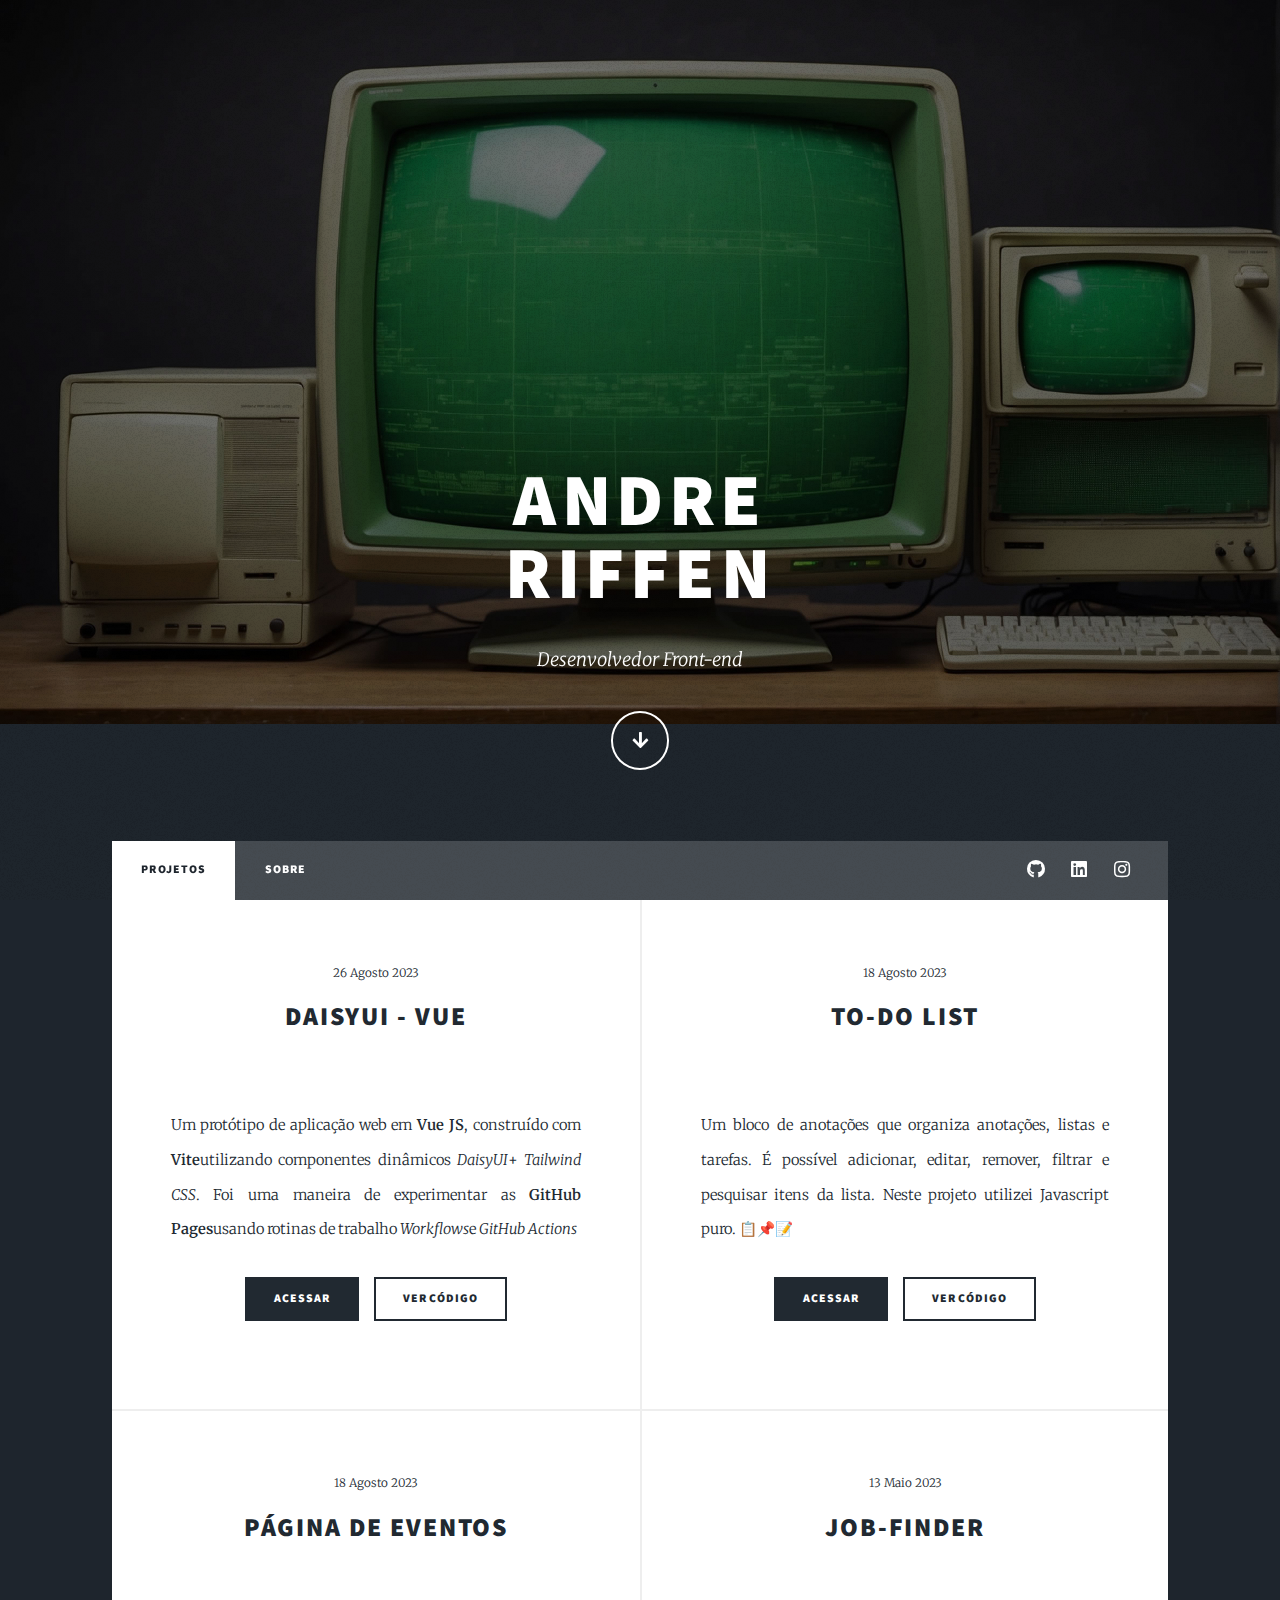
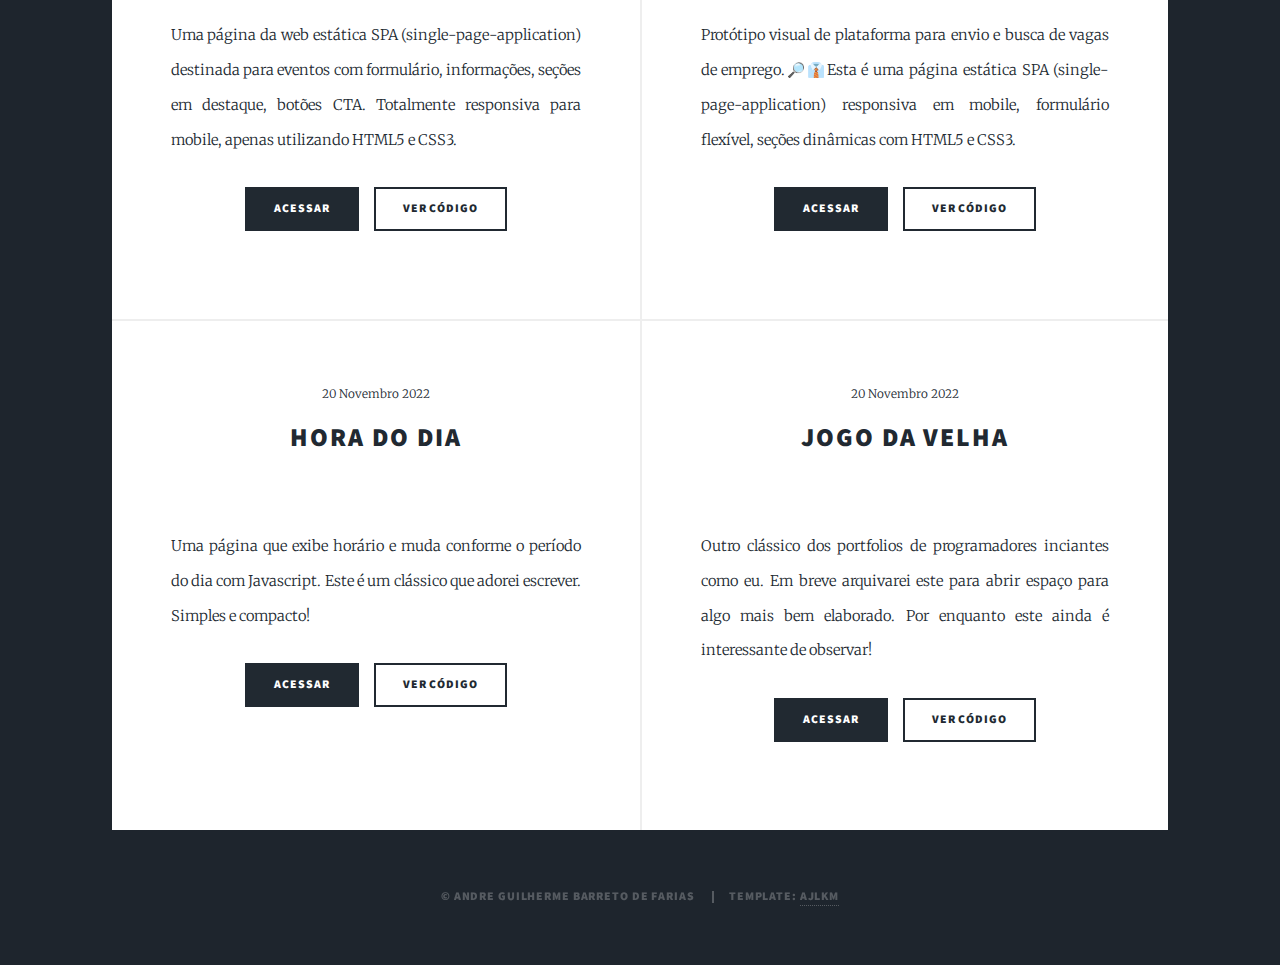
==== index.html @ a6f7c2d5 "Commit" ====
<!DOCTYPE HTML>
<html lang="pt">
	<head>
		<title>Andre Riffen - Projetos</title>
		<meta charset="utf-8">
		<meta name="viewport" content="width=device-width,initial-scale=1,user-scalable=no">
		<link rel="stylesheet" href="assets/css/main.css">
		<noscript>
			<link rel="stylesheet" href="assets/css/noscript.css">
		</noscript>
	</head>
	<body class="is-preload">
		<div id="wrapper" class="fade-in">
			<div id="intro">
				<h1>Andre <br>Riffen </h1>
				<p>Desenvolvedor Front-end</p>
				<ul class="actions">
					<li>
						<a href="#header" class="button icon solid solo fa-arrow-down scrolly">Continuar</a>
					</li>
				</ul>
			</div>
			<header id="header">
				<a href="index.html" class="logo">Portfolio Profissional</a>
			</header>
			<nav id="nav">
				<ul class="links">
					<li class="active">
						<a href="index.html#header">Projetos</a>
					</li>
					<li>
						<a href="sobre.html">Sobre</a>
					</li>
				</ul>
				<ul class="icons">
					<li>
						<a href="https://github.com/andreriffen" class="icon brands fa-github" target="_blank">
							<span class="label">GitHub</span>
						</a>
					</li>
					<li>
						<a href="https://www.linkedin.com/in/andre-gbf/" class="icon brands fa-linkedin" target="_blank">
							<span class="label">LinkedIn</span>
						</a>
					</li>
					<li>
						<a href="https://instagram.com/andreriffen" class="icon brands fa-instagram" target="_blank">
							<span class="label">Instagram</span>
						</a>
					</li>
				</ul>
			</nav>
			<div id="main">
				<section class="posts">
					<article>
						<header>
							<span class="date">26 Agosto 2023</span>
							<h2>
								<a>DaisyUi - Vue
							</h2>
						</header>
						<a class="image fit">
							<img src="https://github.com/andreriffen/daisy-vue/raw/dd8affe9c5634e9aebc9cf215b5d992c5c26f913/assets/preview.jpg" alt="">
						</a>
						<p>Um protótipo de aplicação web em <b>Vue JS</b>, construído com <b>Vite</b>utilizando componentes dinâmicos <i>DaisyUI</i>+ <i>Tailwind CSS</i>. Foi uma maneira de experimentar as <b>GitHub Pages</b>usando rotinas de trabalho <i>Workflows</i>e <i>GitHub Actions</i>
						</p>
						<ul class="actions special">
							<ul class="actions">
								<br>
								<li>
									<a href="https://andreriffen.github.io/daisy-vue/" class="button primary">Acessar</a>
								</li>
								<li>
									<a href="https://github.com/andreriffen/daisy-vue" class="button">Ver código</a>
								</li>
							</ul>
						</ul>
					</article>
					<article>
						<header>
							<span class="date">18 Agosto 2023</span>
							<h2>
								<a>To-Do List <br>
								</a>
							</h2>
						</header>
						<a class="image fit">
							<img src="https://github.com/andreriffen/to-do-avancado/raw/9c0cf370677208e821286820158457e7211ad2e9/preview.jpg" alt="">
						</a>
						<p>Um bloco de anotações que organiza anotações, listas e tarefas. É possível adicionar, editar, remover, filtrar e pesquisar itens da lista. Neste projeto utilizei Javascript puro. 📋📌📝</p>
						<ul class="actions special">
							<ul class="actions">
								<br>
								<li>
									<a href="https://andreriffen.github.io/to-do-avancado/" class="button primary">Acessar</a>
								</li>
								<li>
									<a href="https://github.com/andreriffen/to-do-avancado" class="button">Ver código</a>
								</li>
							</ul>
						</ul>
					</article>
					<article>
						<header>
							<span class="date">18 Agosto 2023</span>
							<h2>
								<a>Página de eventos</a>
							</h2>
						</header>
						<a class="image fit">
							<img src="https://github.com/andreriffen/evento-spa/raw/9795f7f935531be4ea669d98ea4d7e3ca5b2ab0f/preview.jpg" alt="">
						</a>
						<p>Uma página da web estática SPA (single-page-application) destinada para eventos com formulário, informações, seções em destaque, botões CTA. Totalmente responsiva para mobile, apenas utilizando HTML5 e CSS3.</p>
						<ul class="actions special">
							<ul class="actions">
								<br>
								<li>
									<a href="https://andreriffen.github.io/evento-spa/" class="button primary">Acessar</a>
								</li>
								<li>
									<a href="https://github.com/andreriffen/evento-spa" class="button">Ver código</a>
								</li>
							</ul>
						</ul>
					</article>
					<article>
						<header>
							<span class="date">13 Maio 2023</span>
							<h2>
								<a>Job-finder <br>
								</a>
							</h2>
						</header>
						<a class="image fit">
							<img src="https://raw.githubusercontent.com/andreriffen/job-finder/c4d0f1e741d2bc4650d63fc0807f639b7f0ef7e2/img/preview.jpg" alt="">
						</a>
						<p>Protótipo visual de plataforma para envio e busca de vagas de emprego.🔎👔Esta é uma página estática SPA (single-page-application) responsiva em mobile, formulário flexível, seções dinâmicas com HTML5 e CSS3.</p>
						<ul class="actions special">
							<ul class="actions">
								<br>
								<li>
									<a href="https://andreriffen.github.io/job-finder/" class="button primary">Acessar</a>
								</li>
								<li>
									<a href="https://github.com/andreriffen/job-finder" class="button">Ver código</a>
								</li>
							</ul>
						</ul>
					</article>
					<article>
						<header>
							<span class="date">20 Novembro 2022</span>
							<h2>
								<a>Hora do Dia <br>
								</a>
							</h2>
						</header>
						<a class="image fit">
							<img src="https://github.com/andreriffen/hora-do-dia/raw/713ba9e2c9a89505346721c136a956b7c5639228/img/preview.jpg" alt="">
						</a>
						<p>Uma página que exibe horário e muda conforme o período do dia com Javascript. Este é um clássico que adorei escrever. Simples e compacto!</p>
						<ul class="actions special">
							<ul class="actions">
								<br>
								<li>
									<a href="https://andreriffen.github.io/hora-do-dia/" class="button primary">Acessar</a>
								</li>
								<li>
									<a href="https://github.com/andreriffen/hora-do-dia" class="button">Ver código</a>
								</li>
							</ul>
						</ul>
					</article>
					<article>
						<header>
							<span class="date">20 Novembro 2022</span>
							<h2>
								<a>Jogo da Velha <br>
								</a>
							</h2>
						</header>
						<a class="image fit">
							<img src="https://github.com/andreriffen/jogo-da-velha/raw/e8697662f522db956a6eb39e2bd4ffe4c4f06322/preview.jpg" alt="">
						</a>
						<p>Outro clássico dos portfolios de programadores inciantes como eu. Em breve arquivarei este para abrir espaço para algo mais bem elaborado. Por enquanto este ainda é interessante de observar!</p>
						<ul class="actions special">
							<ul class="actions">
								<br>
								<li>
									<a href="https://andreriffen.github.io/jogo-da-velha/" class="button primary">Acessar</a>
								</li>
								<li>
									<a href="https://github.com/andreriffen/jogo-da-velha" class="button">Ver código</a>
								</li>
							</ul>
						</ul>
					</article>
				</section>
			</div>
			<div id="copyright">
				<ul>
					<li>&copy; Andre Guilherme Barreto de Farias</li>
					<li>Template: <a href="https://aj.lkn.io/" target="_blank">Ajlkm</a>
					</li>
				</ul>
			</div>
		</div>
		<script src="assets/js/jquery.min.js"></script>
		<script src="assets/js/jquery.scrollex.min.js"></script>
		<script src="assets/js/jquery.scrolly.min.js"></script>
		<script src="assets/js/browser.min.js"></script>
		<script src="assets/js/breakpoints.min.js"></script>
		<script src="assets/js/util.js"></script>
		<script src="assets/js/main.js"></script>
	</body>
</html>
---- assets/css/main.css ----
@import url(fontawesome-all.min.css);
@import url("https://fonts.googleapis.com/css?family=Merriweather:300,700,300italic,700italic|Source+Sans+Pro:900");

html, body, div, span, applet, object,
iframe, h1, h2, h3, h4, h5, h6, p, blockquote,
pre, a, abbr, acronym, address, big, cite,
code, del, dfn, em, img, ins, kbd, q, s, samp,
small, strike, strong, sub, sup, tt, var, b,
u, i, center, dl, dt, dd, ol, ul, li, fieldset,
form, label, legend, table, caption, tbody,
tfoot, thead, tr, th, td, article, aside,
canvas, details, embed, figure, figcaption,
footer, header, hgroup, menu, nav, output, ruby,
section, summary, time, mark, audio, video {
	margin: 0;
	padding: 0;
	border: 0;
	font-size: 100%;
	font: inherit;
	vertical-align: baseline;}

article, aside, details, figcaption, figure,
footer, header, hgroup, menu, nav, section {
	display: block;}

body {
	line-height: 1;
}

ol, ul {
	list-style: none;
}

blockquote, q {
	quotes: none;
}

	blockquote:before, blockquote:after, q:before, q:after {
		content: '';
		content: none;
	}

table {
	border-collapse: collapse;
	border-spacing: 0;
}

body {
	-webkit-text-size-adjust: none;
}

mark {
	background-color: transparent;
	color: inherit;
}

input::-moz-focus-inner {
	border: 0;
	padding: 0;
}

input, select, textarea {
	-moz-appearance: none;
	-webkit-appearance: none;
	-ms-appearance: none;
	appearance: none;
}

/* Basic */

	@-ms-viewport {
		width: device-width;
	}

	body {
		-ms-overflow-style: scrollbar;
	}

	@media screen and (max-width: 480px) {

		html, body {
			min-width: 320px;
		}

	}

	html {
		box-sizing: border-box;
	}

	*, *:before, *:after {
		box-sizing: inherit;
	}

	body {
		background-color: #1e252d;
	}

		body.is-preload *, body.is-preload *:before, body.is-preload *:after {
			-moz-animation: none !important;
			-webkit-animation: none !important;
			-ms-animation: none !important;
			animation: none !important;
			-moz-transition: none !important;
			-webkit-transition: none !important;
			-ms-transition: none !important;
			transition: none !important;
		}

/* Type */

	html {
		font-size: 16pt;
	}

		@media screen and (max-width: 1680px) {

			html {
				font-size: 12pt;
			}

		}

		@media screen and (max-width: 1280px) {

			html {
				font-size: 11pt;
			}

		}

		@media screen and (max-width: 360px) {

			html {
				font-size: 10pt;
			}

		}

	body {
		color: #212931;
	}

	body, input, select, textarea {
		font-family: "Merriweather", Georgia, serif;
		font-weight: 300;
		font-size: 1rem;
		line-height: 2.375;
	}

	a {
		-moz-transition: color 0.2s ease-in-out, background-color 0.2s ease-in-out, border-color 0.2s ease-in-out, box-shadow 0.2s ease-in-out;
		-webkit-transition: color 0.2s ease-in-out, background-color 0.2s ease-in-out, border-color 0.2s ease-in-out, box-shadow 0.2s ease-in-out;
		-ms-transition: color 0.2s ease-in-out, background-color 0.2s ease-in-out, border-color 0.2s ease-in-out, box-shadow 0.2s ease-in-out;
		transition: color 0.2s ease-in-out, background-color 0.2s ease-in-out, border-color 0.2s ease-in-out, box-shadow 0.2s ease-in-out;
		border-bottom: dotted 1px;
		text-decoration: none;
	}

		a:hover {
			border-bottom-color: transparent;
		}

	strong, b {
		font-weight: 600;
	}

	em, i {
		font-style: italic;
	}

	p {
		text-align: justify;
		margin: 0 0 2rem 0;
	}

	h1, h2, h3, h4, h5, h6 {
		font-family: "Source Sans Pro", Helvetica, sans-serif;
		font-weight: 900;
		line-height: 1.5;
		letter-spacing: 0.075em;
		text-transform: uppercase;
		margin: 0 0 1rem 0;
	}

		h1 a, h2 a, h3 a, h4 a, h5 a, h6 a {
			border-bottom: 0;
			color: inherit;
			text-decoration: none;
		}

	h1 {
		font-size: 4rem;
		line-height: 1.1;
		margin: 0 0 2rem 0;
	}

	h2 {
		font-size: 1.75rem;
		line-height: 1.3;
		margin: 0 0 1.5rem 0;
	}

	h3 {
		font-size: 1.25rem;
		margin: 0 0 1.5rem 0;
	}

	h4 {
		font-size: 1rem;
	}

	h5 {
		font-size: 0.9rem;
	}

	h6 {
		font-size: 0.8rem;
	}

	sub {
		font-size: 0.8rem;
		position: relative;
		top: 0.5rem;
	}

	sup {
		font-size: 0.8rem;
		position: relative;
		top: -0.5rem;
	}

	blockquote {
		border-left: solid 4px;
		font-style: italic;
		margin: 0 0 2rem 0;
		padding: 0.5rem 0 0.5rem 2rem;
	}

	code {
		border: solid 2px;
		font-family: "Courier New", monospace;
		font-size: 0.9rem;
		margin: 0 0.25rem;
		padding: 0.25rem 0.65rem;
	}

	pre {
		-webkit-overflow-scrolling: touch;
		font-family: "Courier New", monospace;
		font-size: 0.9rem;
		margin: 0 0 2rem 0;
	}

		pre code {
			display: block;
			line-height: 1.75;
			padding: 1rem 1.5rem;
			overflow-x: auto;
		}

	hr {
		border: 0;
		border-bottom: solid 2px;
		margin: 3rem 0;
	}

		hr.major {
			margin: 5rem 0;
		}

	.align-left {
		text-align: left;
	}

	.align-center {
		text-align: center;
	}

	.align-right {
		text-align: right;
	}

	input, select, textarea {
		color: #212931;
	}

	a {
		color: #212931;
		border-bottom-color: rgba(33, 41, 49, 0.5);
	}

		a:hover {
			border-bottom-color: transparent;
			color: #18bfef !important;
		}

	strong, b {
		color: #212931;
	}

	h1, h2, h3, h4, h5, h6 {
		color: #212931;
	}

	blockquote {
		border-left-color: #eeeeee;
	}

	code {
		background: rgba(220, 220, 220, 0.25);
		border-color: #eeeeee;
	}

	hr {
		border-bottom-color: #eeeeee;
	}

/* Row */

	.row {
		display: flex;
		flex-wrap: wrap;
		box-sizing: border-box;
		align-items: stretch;
	}

		.row > * {
			box-sizing: border-box;
		}

		.row.gtr-uniform > * > :last-child {
			margin-bottom: 0;
		}

		.row.aln-left {
			justify-content: flex-start;
		}

		.row.aln-center {
			justify-content: center;
		}

		.row.aln-right {
			justify-content: flex-end;
		}

		.row.aln-top {
			align-items: flex-start;
		}

		.row.aln-middle {
			align-items: center;
		}

		.row.aln-bottom {
			align-items: flex-end;
		}

		.row > .imp {
			order: -1;
		}

		.row > .col-1 {
			width: 8.33333%;
		}

		.row > .off-1 {
			margin-left: 8.33333%;
		}

		.row > .col-2 {
			width: 16.66667%;
		}

		.row > .off-2 {
			margin-left: 16.66667%;
		}

		.row > .col-3 {
			width: 25%;
		}

		.row > .off-3 {
			margin-left: 25%;
		}

		.row > .col-4 {
			width: 33.33333%;
		}

		.row > .off-4 {
			margin-left: 33.33333%;
		}

		.row > .col-5 {
			width: 41.66667%;
		}

		.row > .off-5 {
			margin-left: 41.66667%;
		}

		.row > .col-6 {
			width: 50%;
		}

		.row > .off-6 {
			margin-left: 50%;
		}

		.row > .col-7 {
			width: 58.33333%;
		}

		.row > .off-7 {
			margin-left: 58.33333%;
		}

		.row > .col-8 {
			width: 66.66667%;
		}

		.row > .off-8 {
			margin-left: 66.66667%;
		}

		.row > .col-9 {
			width: 75%;
		}

		.row > .off-9 {
			margin-left: 75%;
		}

		.row > .col-10 {
			width: 83.33333%;
		}

		.row > .off-10 {
			margin-left: 83.33333%;
		}

		.row > .col-11 {
			width: 91.66667%;
		}

		.row > .off-11 {
			margin-left: 91.66667%;
		}

		.row > .col-12 {
			width: 100%;
		}

		.row > .off-12 {
			margin-left: 100%;
		}

		.row.gtr-0 {
			margin-top: 0;
			margin-left: 0rem;
		}

			.row.gtr-0 > * {
				padding: 0 0 0 0rem;
			}

			.row.gtr-0.gtr-uniform {
				margin-top: 0rem;
			}

				.row.gtr-0.gtr-uniform > * {
					padding-top: 0rem;
				}

		.row.gtr-25 {
			margin-top: 0;
			margin-left: -0.375rem;
		}

			.row.gtr-25 > * {
				padding: 0 0 0 0.375rem;
			}

			.row.gtr-25.gtr-uniform {
				margin-top: -0.375rem;
			}

				.row.gtr-25.gtr-uniform > * {
					padding-top: 0.375rem;
				}

		.row.gtr-50 {
			margin-top: 0;
			margin-left: -0.75rem;
		}

			.row.gtr-50 > * {
				padding: 0 0 0 0.75rem;
			}

			.row.gtr-50.gtr-uniform {
				margin-top: -0.75rem;
			}

				.row.gtr-50.gtr-uniform > * {
					padding-top: 0.75rem;
				}

		.row {
			margin-top: 0;
			margin-left: -1.5rem;
		}

			.row > * {
				padding: 0 0 0 1.5rem;
			}

			.row.gtr-uniform {
				margin-top: -1.5rem;
			}

				.row.gtr-uniform > * {
					padding-top: 1.5rem;
				}

		.row.gtr-150 {
			margin-top: 0;
			margin-left: -2.25rem;
		}

			.row.gtr-150 > * {
				padding: 0 0 0 2.25rem;
			}

			.row.gtr-150.gtr-uniform {
				margin-top: -2.25rem;
			}

				.row.gtr-150.gtr-uniform > * {
					padding-top: 2.25rem;
				}

		.row.gtr-200 {
			margin-top: 0;
			margin-left: -3rem;
		}

			.row.gtr-200 > * {
				padding: 0 0 0 3rem;
			}

			.row.gtr-200.gtr-uniform {
				margin-top: -3rem;
			}

				.row.gtr-200.gtr-uniform > * {
					padding-top: 3rem;
				}
@media screen and(min-width: 2000px) {
	#wrapper > .bg{
		background-image: url("../../images/overlay.png"), linear-gradient(0deg, rgba(0, 0, 0, 0.1), rgba(0, 0, 0, 0.1)), url("../../images/bgg.jpg");
	}
	
}
		@media screen and (max-width: 1680px) {
			
			.row {
				display: flex;
				flex-wrap: wrap;
				box-sizing: border-box;
				align-items: stretch;
			}

				.row > * {
					box-sizing: border-box;
				}

				.row.gtr-uniform > * > :last-child {
					margin-bottom: 0;
				}

				.row.aln-left {
					justify-content: flex-start;
				}

				.row.aln-center {
					justify-content: center;
				}

				.row.aln-right {
					justify-content: flex-end;
				}

				.row.aln-top {
					align-items: flex-start;
				}

				.row.aln-middle {
					align-items: center;
				}

				.row.aln-bottom {
					align-items: flex-end;
				}

				.row > .imp-xlarge {
					order: -1;
				}

				.row > .col-1-xlarge {
					width: 8.33333%;
				}

				.row > .off-1-xlarge {
					margin-left: 8.33333%;
				}

				.row > .col-2-xlarge {
					width: 16.66667%;
				}

				.row > .off-2-xlarge {
					margin-left: 16.66667%;
				}

				.row > .col-3-xlarge {
					width: 25%;
				}

				.row > .off-3-xlarge {
					margin-left: 25%;
				}

				.row > .col-4-xlarge {
					width: 33.33333%;
				}

				.row > .off-4-xlarge {
					margin-left: 33.33333%;
				}

				.row > .col-5-xlarge {
					width: 41.66667%;
				}

				.row > .off-5-xlarge {
					margin-left: 41.66667%;
				}

				.row > .col-6-xlarge {
					width: 50%;
				}

				.row > .off-6-xlarge {
					margin-left: 50%;
				}

				.row > .col-7-xlarge {
					width: 58.33333%;
				}

				.row > .off-7-xlarge {
					margin-left: 58.33333%;
				}

				.row > .col-8-xlarge {
					width: 66.66667%;
				}

				.row > .off-8-xlarge {
					margin-left: 66.66667%;
				}

				.row > .col-9-xlarge {
					width: 75%;
				}

				.row > .off-9-xlarge {
					margin-left: 75%;
				}

				.row > .col-10-xlarge {
					width: 83.33333%;
				}

				.row > .off-10-xlarge {
					margin-left: 83.33333%;
				}

				.row > .col-11-xlarge {
					width: 91.66667%;
				}

				.row > .off-11-xlarge {
					margin-left: 91.66667%;
				}

				.row > .col-12-xlarge {
					width: 100%;
				}

				.row > .off-12-xlarge {
					margin-left: 100%;
				}

				.row.gtr-0 {
					margin-top: 0;
					margin-left: 0rem;
				}

					.row.gtr-0 > * {
						padding: 0 0 0 0rem;
					}

					.row.gtr-0.gtr-uniform {
						margin-top: 0rem;
					}

						.row.gtr-0.gtr-uniform > * {
							padding-top: 0rem;
						}

				.row.gtr-25 {
					margin-top: 0;
					margin-left: -0.375rem;
				}

					.row.gtr-25 > * {
						padding: 0 0 0 0.375rem;
					}

					.row.gtr-25.gtr-uniform {
						margin-top: -0.375rem;
					}

						.row.gtr-25.gtr-uniform > * {
							padding-top: 0.375rem;
						}

				.row.gtr-50 {
					margin-top: 0;
					margin-left: -0.75rem;
				}

					.row.gtr-50 > * {
						padding: 0 0 0 0.75rem;
					}

					.row.gtr-50.gtr-uniform {
						margin-top: -0.75rem;
					}

						.row.gtr-50.gtr-uniform > * {
							padding-top: 0.75rem;
						}

				.row {
					margin-top: 0;
					margin-left: -1.5rem;
				}

					.row > * {
						padding: 0 0 0 1.5rem;
					}

					.row.gtr-uniform {
						margin-top: -1.5rem;
					}

						.row.gtr-uniform > * {
							padding-top: 1.5rem;
						}

				.row.gtr-150 {
					margin-top: 0;
					margin-left: -2.25rem;
				}

					.row.gtr-150 > * {
						padding: 0 0 0 2.25rem;
					}

					.row.gtr-150.gtr-uniform {
						margin-top: -2.25rem;
					}

						.row.gtr-150.gtr-uniform > * {
							padding-top: 2.25rem;
						}

				.row.gtr-200 {
					margin-top: 0;
					margin-left: -3rem;
				}

					.row.gtr-200 > * {
						padding: 0 0 0 3rem;
					}

					.row.gtr-200.gtr-uniform {
						margin-top: -3rem;
					}

						.row.gtr-200.gtr-uniform > * {
							padding-top: 3rem;
						}

		}

		@media screen and (max-width: 1280px) {

			.row {
				display: flex;
				flex-wrap: wrap;
				box-sizing: border-box;
				align-items: stretch;
			}

				.row > * {
					box-sizing: border-box;
				}

				.row.gtr-uniform > * > :last-child {
					margin-bottom: 0;
				}

				.row.aln-left {
					justify-content: flex-start;
				}

				.row.aln-center {
					justify-content: center;
				}

				.row.aln-right {
					justify-content: flex-end;
				}

				.row.aln-top {
					align-items: flex-start;
				}

				.row.aln-middle {
					align-items: center;
				}

				.row.aln-bottom {
					align-items: flex-end;
				}

				.row > .imp-large {
					order: -1;
				}

				.row > .col-1-large {
					width: 8.33333%;
				}

				.row > .off-1-large {
					margin-left: 8.33333%;
				}

				.row > .col-2-large {
					width: 16.66667%;
				}

				.row > .off-2-large {
					margin-left: 16.66667%;
				}

				.row > .col-3-large {
					width: 25%;
				}

				.row > .off-3-large {
					margin-left: 25%;
				}

				.row > .col-4-large {
					width: 33.33333%;
				}

				.row > .off-4-large {
					margin-left: 33.33333%;
				}

				.row > .col-5-large {
					width: 41.66667%;
				}

				.row > .off-5-large {
					margin-left: 41.66667%;
				}

				.row > .col-6-large {
					width: 50%;
				}

				.row > .off-6-large {
					margin-left: 50%;
				}

				.row > .col-7-large {
					width: 58.33333%;
				}

				.row > .off-7-large {
					margin-left: 58.33333%;
				}

				.row > .col-8-large {
					width: 66.66667%;
				}

				.row > .off-8-large {
					margin-left: 66.66667%;
				}

				.row > .col-9-large {
					width: 75%;
				}

				.row > .off-9-large {
					margin-left: 75%;
				}

				.row > .col-10-large {
					width: 83.33333%;
				}

				.row > .off-10-large {
					margin-left: 83.33333%;
				}

				.row > .col-11-large {
					width: 91.66667%;
				}

				.row > .off-11-large {
					margin-left: 91.66667%;
				}

				.row > .col-12-large {
					width: 100%;
				}

				.row > .off-12-large {
					margin-left: 100%;
				}

				.row.gtr-0 {
					margin-top: 0;
					margin-left: 0rem;
				}

					.row.gtr-0 > * {
						padding: 0 0 0 0rem;
					}

					.row.gtr-0.gtr-uniform {
						margin-top: 0rem;
					}

						.row.gtr-0.gtr-uniform > * {
							padding-top: 0rem;
						}

				.row.gtr-25 {
					margin-top: 0;
					margin-left: -0.375rem;
				}

					.row.gtr-25 > * {
						padding: 0 0 0 0.375rem;
					}

					.row.gtr-25.gtr-uniform {
						margin-top: -0.375rem;
					}

						.row.gtr-25.gtr-uniform > * {
							padding-top: 0.375rem;
						}

				.row.gtr-50 {
					margin-top: 0;
					margin-left: -0.75rem;
				}

					.row.gtr-50 > * {
						padding: 0 0 0 0.75rem;
					}

					.row.gtr-50.gtr-uniform {
						margin-top: -0.75rem;
					}

						.row.gtr-50.gtr-uniform > * {
							padding-top: 0.75rem;
						}

				.row {
					margin-top: 0;
					margin-left: -1.5rem;
				}

					.row > * {
						padding: 0 0 0 1.5rem;
					}

					.row.gtr-uniform {
						margin-top: -1.5rem;
					}

						.row.gtr-uniform > * {
							padding-top: 1.5rem;
						}

				.row.gtr-150 {
					margin-top: 0;
					margin-left: -2.25rem;
				}

					.row.gtr-150 > * {
						padding: 0 0 0 2.25rem;
					}

					.row.gtr-150.gtr-uniform {
						margin-top: -2.25rem;
					}

						.row.gtr-150.gtr-uniform > * {
							padding-top: 2.25rem;
						}

				.row.gtr-200 {
					margin-top: 0;
					margin-left: -3rem;
				}

					.row.gtr-200 > * {
						padding: 0 0 0 3rem;
					}

					.row.gtr-200.gtr-uniform {
						margin-top: -3rem;
					}

						.row.gtr-200.gtr-uniform > * {
							padding-top: 3rem;
						}

		}

		@media screen and (max-width: 980px) {

			.row {
				display: flex;
				flex-wrap: wrap;
				box-sizing: border-box;
				align-items: stretch;
			}

				.row > * {
					box-sizing: border-box;
				}

				.row.gtr-uniform > * > :last-child {
					margin-bottom: 0;
				}

				.row.aln-left {
					justify-content: flex-start;
				}

				.row.aln-center {
					justify-content: center;
				}

				.row.aln-right {
					justify-content: flex-end;
				}

				.row.aln-top {
					align-items: flex-start;
				}

				.row.aln-middle {
					align-items: center;
				}

				.row.aln-bottom {
					align-items: flex-end;
				}

				.row > .imp-medium {
					order: -1;
				}

				.row > .col-1-medium {
					width: 8.33333%;
				}

				.row > .off-1-medium {
					margin-left: 8.33333%;
				}

				.row > .col-2-medium {
					width: 16.66667%;
				}

				.row > .off-2-medium {
					margin-left: 16.66667%;
				}

				.row > .col-3-medium {
					width: 25%;
				}

				.row > .off-3-medium {
					margin-left: 25%;
				}

				.row > .col-4-medium {
					width: 33.33333%;
				}

				.row > .off-4-medium {
					margin-left: 33.33333%;
				}

				.row > .col-5-medium {
					width: 41.66667%;
				}

				.row > .off-5-medium {
					margin-left: 41.66667%;
				}

				.row > .col-6-medium {
					width: 50%;
				}

				.row > .off-6-medium {
					margin-left: 50%;
				}

				.row > .col-7-medium {
					width: 58.33333%;
				}

				.row > .off-7-medium {
					margin-left: 58.33333%;
				}

				.row > .col-8-medium {
					width: 66.66667%;
				}

				.row > .off-8-medium {
					margin-left: 66.66667%;
				}

				.row > .col-9-medium {
					width: 75%;
				}

				.row > .off-9-medium {
					margin-left: 75%;
				}

				.row > .col-10-medium {
					width: 83.33333%;
				}

				.row > .off-10-medium {
					margin-left: 83.33333%;
				}

				.row > .col-11-medium {
					width: 91.66667%;
				}

				.row > .off-11-medium {
					margin-left: 91.66667%;
				}

				.row > .col-12-medium {
					width: 100%;
				}

				.row > .off-12-medium {
					margin-left: 100%;
				}

				.row.gtr-0 {
					margin-top: 0;
					margin-left: 0rem;
				}

					.row.gtr-0 > * {
						padding: 0 0 0 0rem;
					}

					.row.gtr-0.gtr-uniform {
						margin-top: 0rem;
					}

						.row.gtr-0.gtr-uniform > * {
							padding-top: 0rem;
						}

				.row.gtr-25 {
					margin-top: 0;
					margin-left: -0.375rem;
				}

					.row.gtr-25 > * {
						padding: 0 0 0 0.375rem;
					}

					.row.gtr-25.gtr-uniform {
						margin-top: -0.375rem;
					}

						.row.gtr-25.gtr-uniform > * {
							padding-top: 0.375rem;
						}

				.row.gtr-50 {
					margin-top: 0;
					margin-left: -0.75rem;
				}

					.row.gtr-50 > * {
						padding: 0 0 0 0.75rem;
					}

					.row.gtr-50.gtr-uniform {
						margin-top: -0.75rem;
					}

						.row.gtr-50.gtr-uniform > * {
							padding-top: 0.75rem;
						}

				.row {
					margin-top: 0;
					margin-left: -1.5rem;
				}

					.row > * {
						padding: 0 0 0 1.5rem;
					}

					.row.gtr-uniform {
						margin-top: -1.5rem;
					}

						.row.gtr-uniform > * {
							padding-top: 1.5rem;
						}

				.row.gtr-150 {
					margin-top: 0;
					margin-left: -2.25rem;
				}

					.row.gtr-150 > * {
						padding: 0 0 0 2.25rem;
					}

					.row.gtr-150.gtr-uniform {
						margin-top: -2.25rem;
					}

						.row.gtr-150.gtr-uniform > * {
							padding-top: 2.25rem;
						}

				.row.gtr-200 {
					margin-top: 0;
					margin-left: -3rem;
				}

					.row.gtr-200 > * {
						padding: 0 0 0 3rem;
					}

					.row.gtr-200.gtr-uniform {
						margin-top: -3rem;
					}

						.row.gtr-200.gtr-uniform > * {
							padding-top: 3rem;
						}

		}

		@media screen and (max-width: 736px) {

			.row {
				display: flex;
				flex-wrap: wrap;
				box-sizing: border-box;
				align-items: stretch;
			}

				.row > * {
					box-sizing: border-box;
				}

				.row.gtr-uniform > * > :last-child {
					margin-bottom: 0;
				}

				.row.aln-left {
					justify-content: flex-start;
				}

				.row.aln-center {
					justify-content: center;
				}

				.row.aln-right {
					justify-content: flex-end;
				}

				.row.aln-top {
					align-items: flex-start;
				}

				.row.aln-middle {
					align-items: center;
				}

				.row.aln-bottom {
					align-items: flex-end;
				}

				.row > .imp-small {
					order: -1;
				}

				.row > .col-1-small {
					width: 8.33333%;
				}

				.row > .off-1-small {
					margin-left: 8.33333%;
				}

				.row > .col-2-small {
					width: 16.66667%;
				}

				.row > .off-2-small {
					margin-left: 16.66667%;
				}

				.row > .col-3-small {
					width: 25%;
				}

				.row > .off-3-small {
					margin-left: 25%;
				}

				.row > .col-4-small {
					width: 33.33333%;
				}

				.row > .off-4-small {
					margin-left: 33.33333%;
				}

				.row > .col-5-small {
					width: 41.66667%;
				}

				.row > .off-5-small {
					margin-left: 41.66667%;
				}

				.row > .col-6-small {
					width: 50%;
				}

				.row > .off-6-small {
					margin-left: 50%;
				}

				.row > .col-7-small {
					width: 58.33333%;
				}

				.row > .off-7-small {
					margin-left: 58.33333%;
				}

				.row > .col-8-small {
					width: 66.66667%;
				}

				.row > .off-8-small {
					margin-left: 66.66667%;
				}

				.row > .col-9-small {
					width: 75%;
				}

				.row > .off-9-small {
					margin-left: 75%;
				}

				.row > .col-10-small {
					width: 83.33333%;
				}

				.row > .off-10-small {
					margin-left: 83.33333%;
				}

				.row > .col-11-small {
					width: 91.66667%;
				}

				.row > .off-11-small {
					margin-left: 91.66667%;
				}

				.row > .col-12-small {
					width: 100%;
				}

				.row > .off-12-small {
					margin-left: 100%;
				}

				.row.gtr-0 {
					margin-top: 0;
					margin-left: 0rem;
				}

					.row.gtr-0 > * {
						padding: 0 0 0 0rem;
					}

					.row.gtr-0.gtr-uniform {
						margin-top: 0rem;
					}

						.row.gtr-0.gtr-uniform > * {
							padding-top: 0rem;
						}

				.row.gtr-25 {
					margin-top: 0;
					margin-left: -0.375rem;
				}

					.row.gtr-25 > * {
						padding: 0 0 0 0.375rem;
					}

					.row.gtr-25.gtr-uniform {
						margin-top: -0.375rem;
					}

						.row.gtr-25.gtr-uniform > * {
							padding-top: 0.375rem;
						}

				.row.gtr-50 {
					margin-top: 0;
					margin-left: -0.75rem;
				}

					.row.gtr-50 > * {
						padding: 0 0 0 0.75rem;
					}

					.row.gtr-50.gtr-uniform {
						margin-top: -0.75rem;
					}

						.row.gtr-50.gtr-uniform > * {
							padding-top: 0.75rem;
						}

				.row {
					margin-top: 0;
					margin-left: -1.5rem;
				}

					.row > * {
						padding: 0 0 0 1.5rem;
					}

					.row.gtr-uniform {
						margin-top: -1.5rem;
					}

						.row.gtr-uniform > * {
							padding-top: 1.5rem;
						}

				.row.gtr-150 {
					margin-top: 0;
					margin-left: -2.25rem;
				}

					.row.gtr-150 > * {
						padding: 0 0 0 2.25rem;
					}

					.row.gtr-150.gtr-uniform {
						margin-top: -2.25rem;
					}

						.row.gtr-150.gtr-uniform > * {
							padding-top: 2.25rem;
						}

				.row.gtr-200 {
					margin-top: 0;
					margin-left: -3rem;
				}

					.row.gtr-200 > * {
						padding: 0 0 0 3rem;
					}

					.row.gtr-200.gtr-uniform {
						margin-top: -3rem;
					}

						.row.gtr-200.gtr-uniform > * {
							padding-top: 3rem;
						}

		}

		@media screen and (max-width: 480px) {

			.row {
				display: flex;
				flex-wrap: wrap;
				box-sizing: border-box;
				align-items: stretch;
			}

				.row > * {
					box-sizing: border-box;
				}

				.row.gtr-uniform > * > :last-child {
					margin-bottom: 0;
				}

				.row.aln-left {
					justify-content: flex-start;
				}

				.row.aln-center {
					justify-content: center;
				}

				.row.aln-right {
					justify-content: flex-end;
				}

				.row.aln-top {
					align-items: flex-start;
				}

				.row.aln-middle {
					align-items: center;
				}

				.row.aln-bottom {
					align-items: flex-end;
				}

				.row > .imp-xsmall {
					order: -1;
				}

				.row > .col-1-xsmall {
					width: 8.33333%;
				}

				.row > .off-1-xsmall {
					margin-left: 8.33333%;
				}

				.row > .col-2-xsmall {
					width: 16.66667%;
				}

				.row > .off-2-xsmall {
					margin-left: 16.66667%;
				}

				.row > .col-3-xsmall {
					width: 25%;
				}

				.row > .off-3-xsmall {
					margin-left: 25%;
				}

				.row > .col-4-xsmall {
					width: 33.33333%;
				}

				.row > .off-4-xsmall {
					margin-left: 33.33333%;
				}

				.row > .col-5-xsmall {
					width: 41.66667%;
				}

				.row > .off-5-xsmall {
					margin-left: 41.66667%;
				}

				.row > .col-6-xsmall {
					width: 50%;
				}

				.row > .off-6-xsmall {
					margin-left: 50%;
				}

				.row > .col-7-xsmall {
					width: 58.33333%;
				}

				.row > .off-7-xsmall {
					margin-left: 58.33333%;
				}

				.row > .col-8-xsmall {
					width: 66.66667%;
				}

				.row > .off-8-xsmall {
					margin-left: 66.66667%;
				}

				.row > .col-9-xsmall {
					width: 75%;
				}

				.row > .off-9-xsmall {
					margin-left: 75%;
				}

				.row > .col-10-xsmall {
					width: 83.33333%;
				}

				.row > .off-10-xsmall {
					margin-left: 83.33333%;
				}

				.row > .col-11-xsmall {
					width: 91.66667%;
				}

				.row > .off-11-xsmall {
					margin-left: 91.66667%;
				}

				.row > .col-12-xsmall {
					width: 100%;
				}

				.row > .off-12-xsmall {
					margin-left: 100%;
				}

				.row.gtr-0 {
					margin-top: 0;
					margin-left: 0rem;
				}

					.row.gtr-0 > * {
						padding: 0 0 0 0rem;
					}

					.row.gtr-0.gtr-uniform {
						margin-top: 0rem;
					}

						.row.gtr-0.gtr-uniform > * {
							padding-top: 0rem;
						}

				.row.gtr-25 {
					margin-top: 0;
					margin-left: -0.375rem;
				}

					.row.gtr-25 > * {
						padding: 0 0 0 0.375rem;
					}

					.row.gtr-25.gtr-uniform {
						margin-top: -0.375rem;
					}

						.row.gtr-25.gtr-uniform > * {
							padding-top: 0.375rem;
						}

				.row.gtr-50 {
					margin-top: 0;
					margin-left: -0.75rem;
				}

					.row.gtr-50 > * {
						padding: 0 0 0 0.75rem;
					}

					.row.gtr-50.gtr-uniform {
						margin-top: -0.75rem;
					}

						.row.gtr-50.gtr-uniform > * {
							padding-top: 0.75rem;
						}

				.row {
					margin-top: 0;
					margin-left: -1.5rem;
				}

					.row > * {
						padding: 0 0 0 1.5rem;
					}

					.row.gtr-uniform {
						margin-top: -1.5rem;
					}

						.row.gtr-uniform > * {
							padding-top: 1.5rem;
						}

				.row.gtr-150 {
					margin-top: 0;
					margin-left: -2.25rem;
				}

					.row.gtr-150 > * {
						padding: 0 0 0 2.25rem;
					}

					.row.gtr-150.gtr-uniform {
						margin-top: -2.25rem;
					}

						.row.gtr-150.gtr-uniform > * {
							padding-top: 2.25rem;
						}

				.row.gtr-200 {
					margin-top: 0;
					margin-left: -3rem;
				}

					.row.gtr-200 > * {
						padding: 0 0 0 3rem;
					}

					.row.gtr-200.gtr-uniform {
						margin-top: -3rem;
					}

						.row.gtr-200.gtr-uniform > * {
							padding-top: 3rem;
						}

		}

		@media screen and (max-width: 360px) {

			.row {
				display: flex;
				flex-wrap: wrap;
				box-sizing: border-box;
				align-items: stretch;
			}

				.row > * {
					box-sizing: border-box;
				}

				.row.gtr-uniform > * > :last-child {
					margin-bottom: 0;
				}

				.row.aln-left {
					justify-content: flex-start;
				}

				.row.aln-center {
					justify-content: center;
				}

				.row.aln-right {
					justify-content: flex-end;
				}

				.row.aln-top {
					align-items: flex-start;
				}

				.row.aln-middle {
					align-items: center;
				}

				.row.aln-bottom {
					align-items: flex-end;
				}

				.row > .imp-xxsmall {
					order: -1;
				}

				.row > .col-1-xxsmall {
					width: 8.33333%;
				}

				.row > .off-1-xxsmall {
					margin-left: 8.33333%;
				}

				.row > .col-2-xxsmall {
					width: 16.66667%;
				}

				.row > .off-2-xxsmall {
					margin-left: 16.66667%;
				}

				.row > .col-3-xxsmall {
					width: 25%;
				}

				.row > .off-3-xxsmall {
					margin-left: 25%;
				}

				.row > .col-4-xxsmall {
					width: 33.33333%;
				}

				.row > .off-4-xxsmall {
					margin-left: 33.33333%;
				}

				.row > .col-5-xxsmall {
					width: 41.66667%;
				}

				.row > .off-5-xxsmall {
					margin-left: 41.66667%;
				}

				.row > .col-6-xxsmall {
					width: 50%;
				}

				.row > .off-6-xxsmall {
					margin-left: 50%;
				}

				.row > .col-7-xxsmall {
					width: 58.33333%;
				}

				.row > .off-7-xxsmall {
					margin-left: 58.33333%;
				}

				.row > .col-8-xxsmall {
					width: 66.66667%;
				}

				.row > .off-8-xxsmall {
					margin-left: 66.66667%;
				}

				.row > .col-9-xxsmall {
					width: 75%;
				}

				.row > .off-9-xxsmall {
					margin-left: 75%;
				}

				.row > .col-10-xxsmall {
					width: 83.33333%;
				}

				.row > .off-10-xxsmall {
					margin-left: 83.33333%;
				}

				.row > .col-11-xxsmall {
					width: 91.66667%;
				}

				.row > .off-11-xxsmall {
					margin-left: 91.66667%;
				}

				.row > .col-12-xxsmall {
					width: 100%;
				}

				.row > .off-12-xxsmall {
					margin-left: 100%;
				}

				.row.gtr-0 {
					margin-top: 0;
					margin-left: 0rem;
				}

					.row.gtr-0 > * {
						padding: 0 0 0 0rem;
					}

					.row.gtr-0.gtr-uniform {
						margin-top: 0rem;
					}

						.row.gtr-0.gtr-uniform > * {
							padding-top: 0rem;
						}

				.row.gtr-25 {
					margin-top: 0;
					margin-left: -0.375rem;
				}

					.row.gtr-25 > * {
						padding: 0 0 0 0.375rem;
					}

					.row.gtr-25.gtr-uniform {
						margin-top: -0.375rem;
					}

						.row.gtr-25.gtr-uniform > * {
							padding-top: 0.375rem;
						}

				.row.gtr-50 {
					margin-top: 0;
					margin-left: -0.75rem;
				}

					.row.gtr-50 > * {
						padding: 0 0 0 0.75rem;
					}

					.row.gtr-50.gtr-uniform {
						margin-top: -0.75rem;
					}

						.row.gtr-50.gtr-uniform > * {
							padding-top: 0.75rem;
						}

				.row {
					margin-top: 0;
					margin-left: -1.5rem;
				}

					.row > * {
						padding: 0 0 0 1.5rem;
					}

					.row.gtr-uniform {
						margin-top: -1.5rem;
					}

						.row.gtr-uniform > * {
							padding-top: 1.5rem;
						}

				.row.gtr-150 {
					margin-top: 0;
					margin-left: -2.25rem;
				}

					.row.gtr-150 > * {
						padding: 0 0 0 2.25rem;
					}

					.row.gtr-150.gtr-uniform {
						margin-top: -2.25rem;
					}

						.row.gtr-150.gtr-uniform > * {
							padding-top: 2.25rem;
						}

				.row.gtr-200 {
					margin-top: 0;
					margin-left: -3rem;
				}

					.row.gtr-200 > * {
						padding: 0 0 0 3rem;
					}

					.row.gtr-200.gtr-uniform {
						margin-top: -3rem;
					}

						.row.gtr-200.gtr-uniform > * {
							padding-top: 3rem;
						}

		}

/* Box */

	.box {
		border: solid 2px;
		margin-bottom: 2rem;
		padding: 1.5rem;
	}

		.box > :last-child,
		.box > :last-child > :last-child,
		.box > :last-child > :last-child > :last-child {
			margin-bottom: 0;
		}

		.box.alt {
			border: 0;
			border-radius: 0;
			padding: 0;
		}

	.box {
		border-color: #eeeeee;
	}

/* Button */

	input[type="submit"],
	input[type="reset"],
	input[type="button"],
	button,
	.button {
		-moz-appearance: none;
		-webkit-appearance: none;
		-ms-appearance: none;
		appearance: none;
		-moz-transition: background-color 0.2s ease-in-out, box-shadow 0.2s ease-in-out, color 0.2s ease-in-out;
		-webkit-transition: background-color 0.2s ease-in-out, box-shadow 0.2s ease-in-out, color 0.2s ease-in-out;
		-ms-transition: background-color 0.2s ease-in-out, box-shadow 0.2s ease-in-out, color 0.2s ease-in-out;
		transition: background-color 0.2s ease-in-out, box-shadow 0.2s ease-in-out, color 0.2s ease-in-out;
		border: 0;
		border-radius: 0;
		cursor: pointer;
		display: inline-block;
		font-family: "Source Sans Pro", Helvetica, sans-serif;
		font-size: 0.8rem;
		font-weight: 900;
		letter-spacing: 0.075em;
		height: 3rem;
		line-height: 3rem;
		padding: 0 2rem;
		text-align: center;
		text-decoration: none;
		text-transform: uppercase;
		white-space: nowrap;
	}

		input[type="submit"].icon:before,
		input[type="reset"].icon:before,
		input[type="button"].icon:before,
		button.icon:before,
		.button.icon:before {
			margin-right: 0.5rem;
		}

		input[type="submit"].icon.solo,
		input[type="reset"].icon.solo,
		input[type="button"].icon.solo,
		button.icon.solo,
		.button.icon.solo {
			position: relative;
			width: 4rem;
			height: 4rem;
			line-height: 4rem;
			border-radius: 4rem;
			text-indent: 4rem;
			overflow: hidden;
			padding: 0;
			white-space: nowrap;
		}

			input[type="submit"].icon.solo:before,
			input[type="reset"].icon.solo:before,
			input[type="button"].icon.solo:before,
			button.icon.solo:before,
			.button.icon.solo:before {
				position: absolute;
				display: block;
				top: 0;
				left: 0;
				width: inherit;
				height: inherit;
				line-height: inherit;
				font-size: 1.25rem;
				margin-right: 0;
				text-align: center;
				text-indent: 0;
			}

		input[type="submit"].fit,
		input[type="reset"].fit,
		input[type="button"].fit,
		button.fit,
		.button.fit {
			width: 100%;
		}

		input[type="submit"].small,
		input[type="reset"].small,
		input[type="button"].small,
		button.small,
		.button.small {
			font-size: 0.7rem;
			height: 2.5rem;
			line-height: 2.5rem;
			padding: 0 1.5rem;
		}

		input[type="submit"].large,
		input[type="reset"].large,
		input[type="button"].large,
		button.large,
		.button.large {
			font-size: 0.9rem;
			height: 3.5rem;
			line-height: 3.5rem;
			padding: 0 2.75rem;
		}

		@media screen and (max-width: 980px) {

			input[type="submit"],
			input[type="reset"],
			input[type="button"],
			button,
			.button {
				font-size: 0.9rem;
				height: 3.25rem;
				line-height: 3.25rem;
			}

				input[type="submit"].large,
				input[type="reset"].large,
				input[type="button"].large,
				button.large,
				.button.large {
					font-size: 1rem;
					height: 3.75rem;
					line-height: 3.75rem;
				}

		}

		input[type="submit"].disabled, input[type="submit"]:disabled,
		input[type="reset"].disabled,
		input[type="reset"]:disabled,
		input[type="button"].disabled,
		input[type="button"]:disabled,
		button.disabled,
		button:disabled,
		.button.disabled,
		.button:disabled {
			pointer-events: none;
			opacity: 0.25;
		}

	input[type="submit"],
	input[type="reset"],
	input[type="button"],
	button,
	.button {
		background-color: transparent;
		box-shadow: inset 0 0 0 2px #212931;
		color: #212931 !important;
	}

		input[type="submit"]:hover,
		input[type="reset"]:hover,
		input[type="button"]:hover,
		button:hover,
		.button:hover {
			box-shadow: inset 0 0 0 2px #18bfef;
			color: #18bfef !important;
		}

		input[type="submit"].primary,
		input[type="reset"].primary,
		input[type="button"].primary,
		button.primary,
		.button.primary {
			background-color: #212931;
			box-shadow: none;
			color: #ffffff !important;
		}

			input[type="submit"].primary:hover,
			input[type="reset"].primary:hover,
			input[type="button"].primary:hover,
			button.primary:hover,
			.button.primary:hover {
				background-color: #18bfef;
			}

/* Form */

	form {
		margin: 0 0 2rem 0;
	}

		form > :last-child {
			margin-bottom: 0;
		}

		form > .fields {
			display: -moz-flex;
			display: -webkit-flex;
			display: -ms-flex;
			display: flex;
			-moz-flex-wrap: wrap;
			-webkit-flex-wrap: wrap;
			-ms-flex-wrap: wrap;
			flex-wrap: wrap;
			width: calc(100% + 3rem);
			margin: -1.5rem 0 2rem -1.5rem;
		}

			form > .fields > .field {
				-moz-flex-grow: 0;
				-webkit-flex-grow: 0;
				-ms-flex-grow: 0;
				flex-grow: 0;
				-moz-flex-shrink: 0;
				-webkit-flex-shrink: 0;
				-ms-flex-shrink: 0;
				flex-shrink: 0;
				padding: 1.5rem 0 0 1.5rem;
				width: calc(100% - 1.5rem);
			}

				form > .fields > .field.half {
					width: calc(50% - 0.75rem);
				}

				form > .fields > .field.third {
					width: calc(100%/3 - 0.5rem);
				}

				form > .fields > .field.quarter {
					width: calc(25% - 0.375rem);
				}

		@media screen and (max-width: 480px) {

			form > .fields {
				width: calc(100% + 3rem);
				margin: -1.5rem 0 2rem -1.5rem;
			}

				form > .fields > .field {
					padding: 1.5rem 0 0 1.5rem;
					width: calc(100% - 1.5rem);
				}

					form > .fields > .field.half {
						width: calc(100% - 1.5rem);
					}

					form > .fields > .field.third {
						width: calc(100% - 1.5rem);
					}

					form > .fields > .field.quarter {
						width: calc(100% - 1.5rem);
					}

		}

	label {
		display: block;
		font-family: "Source Sans Pro", Helvetica, sans-serif;
		font-weight: 900;
		line-height: 1.5;
		letter-spacing: 0.075em;
		font-size: 0.8rem;
		text-transform: uppercase;
		margin: 0 0 0.75rem 0;
	}

		@media screen and (max-width: 980px) {

			label {
				font-size: 0.9rem;
			}

		}

	input[type="text"],
	input[type="password"],
	input[type="email"],
	select,
	textarea {
		-moz-appearance: none;
		-webkit-appearance: none;
		-ms-appearance: none;
		appearance: none;
		background: transparent;
		border-radius: 0;
		border: solid 2px;
		color: inherit;
		display: block;
		outline: 0;
		padding: 0 1rem;
		text-decoration: none;
		width: 100%;
	}

		input[type="text"]:invalid,
		input[type="password"]:invalid,
		input[type="email"]:invalid,
		select:invalid,
		textarea:invalid {
			box-shadow: none;
		}

	select {
		background-size: 1.25rem;
		background-repeat: no-repeat;
		background-position: calc(100% - 1rem) center;
		height: 3rem;
		padding-right: 3rem;
		text-overflow: ellipsis;
	}

		select:focus::-ms-value {
			background-color: transparent;
		}

		select::-ms-expand {
			display: none;
		}

	input[type="text"],
	input[type="password"],
	input[type="email"],
	select {
		height: 3rem;
	}

	textarea {
		padding: 0.75rem 1rem;
	}

	input[type="checkbox"],
	input[type="radio"] {
		-moz-appearance: none;
		-webkit-appearance: none;
		-ms-appearance: none;
		appearance: none;
		display: block;
		float: left;
		margin-right: -2rem;
		opacity: 0;
		width: 1rem;
		z-index: -1;
	}

		input[type="checkbox"] + label,
		input[type="radio"] + label {
			text-decoration: none;
			cursor: pointer;
			display: inline-block;
			font-size: 1rem;
			letter-spacing: 0;
			font-family: "Merriweather", Georgia, serif;
			text-transform: none;
			font-weight: 300;
			padding-left: 2.8rem;
			padding-right: 1rem;
			position: relative;
		}

			input[type="checkbox"] + label:before,
			input[type="radio"] + label:before {
				-moz-osx-font-smoothing: grayscale;
				-webkit-font-smoothing: antialiased;
				display: inline-block;
				font-style: normal;
				font-variant: normal;
				text-rendering: auto;
				line-height: 1;
				text-transform: none !important;
				font-family: 'Font Awesome 5 Free';
				font-weight: 900;
			}

			input[type="checkbox"] + label:before,
			input[type="radio"] + label:before {
				border-radius: 0;
				border: solid 2px;
				content: '';
				display: inline-block;
				font-size: 0.8rem;
				height: 1.8rem;
				left: 0;
				line-height: 1.65rem;
				position: absolute;
				text-align: center;
				top: -0.125rem;
				width: 1.8rem;
			}

		input[type="checkbox"]:checked + label:before,
		input[type="radio"]:checked + label:before {
			content: '\f00c';
		}

	input[type="checkbox"] + label:before {
		border-radius: 0;
	}

	input[type="radio"] + label:before {
		border-radius: 100%;
	}

	::-webkit-input-placeholder {
		opacity: 1.0;
	}

	:-moz-placeholder {
		opacity: 1.0;
	}

	::-moz-placeholder {
		opacity: 1.0;
	}

	:-ms-input-placeholder {
		opacity: 1.0;
	}

	label {
		color: #212931;
	}

	input[type="text"],
	input[type="password"],
	input[type="email"],
	select,
	textarea {
		border-color: #eeeeee;
	}

		input[type="text"]:focus,
		input[type="password"]:focus,
		input[type="email"]:focus,
		select:focus,
		textarea:focus {
			border-color: #18bfef;
		}

	select {
		background-image: url("data:image/svg+xml;charset=utf8,%3Csvg xmlns='http://www.w3.org/2000/svg' width='40' height='40' preserveAspectRatio='none' viewBox='0 0 40 40'%3E%3Cpath d='M9.4,12.3l10.4,10.4l10.4-10.4c0.2-0.2,0.5-0.4,0.9-0.4c0.3,0,0.6,0.1,0.9,0.4l3.3,3.3c0.2,0.2,0.4,0.5,0.4,0.9 c0,0.4-0.1,0.6-0.4,0.9L20.7,31.9c-0.2,0.2-0.5,0.4-0.9,0.4c-0.3,0-0.6-0.1-0.9-0.4L4.3,17.3c-0.2-0.2-0.4-0.5-0.4-0.9 c0-0.4,0.1-0.6,0.4-0.9l3.3-3.3c0.2-0.2,0.5-0.4,0.9-0.4S9.1,12.1,9.4,12.3z' fill='%23eeeeee' /%3E%3C/svg%3E");
	}

		select option {
			background-color: #ffffff;
			color: #212931;
		}

	.select-wrapper:before {
		color: #eeeeee;
	}

	input[type="checkbox"] + label,
	input[type="radio"] + label {
		color: #212931;
	}

		input[type="checkbox"] + label:before,
		input[type="radio"] + label:before {
			border-color: #eeeeee;
		}

	input[type="checkbox"]:checked + label:before,
	input[type="radio"]:checked + label:before {
		background-color: #212931;
		border-color: #212931;
		color: #ffffff;
	}

	input[type="checkbox"]:focus + label:before,
	input[type="radio"]:focus + label:before {
		border-color: #18bfef;
	}

	::-webkit-input-placeholder {
		color: #909498 !important;
	}

	:-moz-placeholder {
		color: #909498 !important;
	}

	::-moz-placeholder {
		color: #909498 !important;
	}

	:-ms-input-placeholder {
		color: #909498 !important;
	}

	.formerize-placeholder {
		color: #909498 !important;
	}

/* Icon */

	.icon {
		text-decoration: none;
		border-bottom: none;
		position: relative;
	}

		.icon:before {
			-moz-osx-font-smoothing: grayscale;
			-webkit-font-smoothing: antialiased;
			display: inline-block;
			font-style: normal;
			font-variant: normal;
			text-rendering: auto;
			line-height: 1;
			text-transform: none !important;
			font-family: 'Font Awesome 5 Free';
			font-weight: 400;
		}

		.icon > .label {
			display: none;
		}

		.icon:before {
			line-height: inherit;
		}

		.icon.solid:before {
			font-weight: 900;
		}

		.icon.brands:before {
			font-family: 'Font Awesome 5 Brands';
		}

/* Image */

	.image {
		border: 0;
		display: inline-block;
		position: relative;
	}

		.image img {
			display: block;
		}

		.image.left, .image.right {
			max-width: 40%;
		}

			.image.left img, .image.right img {
				width: 100%;
			}

		.image.left {
			float: left;
			margin: 0 2rem 2rem 0;
			top: 0.75rem;
		}

		.image.right {
			float: right;
			margin: 0 0 2rem 2rem;
			top: 0.75rem;
		}

		.image.fit {
			display: block;
			margin: 2.5rem 0;
			width: 100%;
		}

			.image.fit:first-child {
				margin-top: 0;
			}

			.image.fit img {
				width: 100%;
			}

		.image.main {
			display: block;
			margin: 4rem 0;
			width: 100%;
		}

			.image.main:first-child {
				margin-top: 0;
			}

			.image.main img {
				width: 100%;
			}

		@media screen and (max-width: 736px) {

			.image.fit {
				margin: 2rem 0;
			}

			.image.main {
				margin: 2rem 0;
			}

		}

	a.image {
		overflow: hidden;
	}

		a.image img {
			-moz-transition: -moz-transform 0.2s ease-out;
			-webkit-transition: -webkit-transform 0.2s ease-out;
			-ms-transition: -ms-transform 0.2s ease-out;
			transition: transform 0.2s ease-out;
		}

		a.image:hover img {
			-moz-transform: scale(1.05);
			-webkit-transform: scale(1.05);
			-ms-transform: scale(1.05);
			transform: scale(1.05);
		}

/* Actions */

	ul.actions {
		display: -moz-flex;
		display: -webkit-flex;
		display: -ms-flex;
		display: flex;
		cursor: default;
		list-style: none;
		margin-left: -1rem;
		padding-left: 0;
	}

		ul.actions li {
			padding: 0 0 0 1rem;
			vertical-align: middle;
		}

		ul.actions.special {
			-moz-justify-content: center;
			-webkit-justify-content: center;
			-ms-justify-content: center;
			justify-content: center;
			width: 100%;
			margin-left: 0;
		}

			ul.actions.special li:first-child {
				padding-left: 0;
			}

		ul.actions.stacked {
			-moz-flex-direction: column;
			-webkit-flex-direction: column;
			-ms-flex-direction: column;
			flex-direction: column;
			margin-left: 0;
		}

			ul.actions.stacked li {
				padding: 1.3rem 0 0 0;
			}

				ul.actions.stacked li:first-child {
					padding-top: 0;
				}

		ul.actions.fit {
			width: calc(100% + 1rem);
		}

			ul.actions.fit li {
				-moz-flex-grow: 1;
				-webkit-flex-grow: 1;
				-ms-flex-grow: 1;
				flex-grow: 1;
				-moz-flex-shrink: 1;
				-webkit-flex-shrink: 1;
				-ms-flex-shrink: 1;
				flex-shrink: 1;
				width: 100%;
			}

				ul.actions.fit li > * {
					width: 100%;
				}

			ul.actions.fit.stacked {
				width: 100%;
			}

		@media screen and (max-width: 480px) {

			ul.actions:not(.fixed) {
				-moz-flex-direction: column;
				-webkit-flex-direction: column;
				-ms-flex-direction: column;
				flex-direction: column;
				margin-left: 0;
				width: 100% !important;
			}

				ul.actions:not(.fixed) li {
					-moz-flex-grow: 1;
					-webkit-flex-grow: 1;
					-ms-flex-grow: 1;
					flex-grow: 1;
					-moz-flex-shrink: 1;
					-webkit-flex-shrink: 1;
					-ms-flex-shrink: 1;
					flex-shrink: 1;
					padding: 1rem 0 0 0;
					text-align: center;
					width: 100%;
				}

					ul.actions:not(.fixed) li > * {
						width: 100%;
					}

					ul.actions:not(.fixed) li:first-child {
						padding-top: 0;
					}

					ul.actions:not(.fixed) li input[type="submit"],
					ul.actions:not(.fixed) li input[type="reset"],
					ul.actions:not(.fixed) li input[type="button"],
					ul.actions:not(.fixed) li button,
					ul.actions:not(.fixed) li .button {
						width: 100%;
					}

						ul.actions:not(.fixed) li input[type="submit"].icon:before,
						ul.actions:not(.fixed) li input[type="reset"].icon:before,
						ul.actions:not(.fixed) li input[type="button"].icon:before,
						ul.actions:not(.fixed) li button.icon:before,
						ul.actions:not(.fixed) li .button.icon:before {
							margin-left: -0.5rem;
						}

		}

/* Icons */

	ul.icons {
		cursor: default;
		list-style: none;
		padding-left: 0;
	}

		ul.icons li {
			display: inline-block;
			padding: 0 0.5rem 0 0;
			vertical-align: middle;
		}

			ul.icons li:last-child {
				padding-right: 0;
			}

			ul.icons li .icon:before {
				width: 2.25rem;
				height: 2.25rem;
				line-height: 2.25rem;
				display: inline-block;
				text-align: center;
				border-radius: 100%;
				font-size: 1.25rem;
			}

		ul.icons.alt li .icon:before {
			-moz-transition: color 0.2s ease-in-out, background-color 0.2s ease-in-out, border-color 0.2s ease-in-out, box-shadow 0.2s ease-in-out;
			-webkit-transition: color 0.2s ease-in-out, background-color 0.2s ease-in-out, border-color 0.2s ease-in-out, box-shadow 0.2s ease-in-out;
			-ms-transition: color 0.2s ease-in-out, background-color 0.2s ease-in-out, border-color 0.2s ease-in-out, box-shadow 0.2s ease-in-out;
			transition: color 0.2s ease-in-out, background-color 0.2s ease-in-out, border-color 0.2s ease-in-out, box-shadow 0.2s ease-in-out;
			font-size: 1rem;
		}

/* List */

	ol {
		list-style: decimal;
		margin: 0 0 2rem 0;
		padding-left: 1.25rem;
	}

		ol li {
			padding-left: 0.25rem;
		}

	ul {
		list-style: disc;
		margin: 0 0 2rem 0;
		padding-left: 1rem;
	}

		ul li {
			padding-left: 0.5rem;
		}

		ul.divided {
			list-style: none;
			padding-left: 0;
		}

			ul.divided li {
				border-top: solid 1px;
				padding: 0.5rem 0;
			}

				ul.divided li:first-child {
					border-top: 0;
					padding-top: 0;
				}

	dl {
		margin: 0 0 2rem 0;
	}

		dl dt {
			display: block;
			font-weight: 600;
			margin: 0 0 1rem 0;
		}

		dl dd {
			margin-left: 2rem;
		}

	ul.divided li {
		border-top-color: #eeeeee;
	}

	ul.icons li a.icon:hover:before {
		color: #18bfef;
	}

	ul.icons.alt li .icon:before {
		box-shadow: inset 0 0 0 2px #eeeeee;
	}

	ul.icons.alt li a.icon:hover:before {
		box-shadow: inset 0 0 0 2px #18bfef;
	}

/* Section/Article */

	section.special, article.special {
		text-align: center;
	}

	header {
		cursor: default;
	}

		header > .date {
			display: block;
			font-size: 0.8rem;
			height: 1;
			margin: 0 0 1rem 0;
			position: relative;
		}

		header > p {
			font-style: italic;
		}

		header > h1 + p {
			font-size: 1.1rem;
			margin-top: -0.5rem;
			line-height: 2;
		}

		header > h2 + p {
			font-size: 1rem;
			margin-top: -0.75rem;
		}

		header > h3 + p {
			font-size: 0.9rem;
			margin-top: -0.75rem;
		}

		header > h4 + p {
			font-size: 0.8rem;
			margin-top: -0.75rem;
		}

		header.major {
			margin: 0 0 4rem 0;
			text-align: center;
		}

			header.major > :last-child {
				margin-bottom: 0;
			}

			header.major > p {
				margin-top: 0;
				text-align: center;
			}

			header.major > .date {
				font-size: 1rem;
				margin: 0 0 4rem 0;
			}

				header.major > .date:before, header.major > .date:after {
					content: '';
					display: block;
					position: absolute;
					top: 50%;
					width: calc(50% - 6rem);
					border-top: solid 2px;
				}

				header.major > .date:before {
					left: 0;
				}

				header.major > .date:after {
					right: 0;
				}

		@media screen and (max-width: 980px) {

			header br {
				display: none;
			}

		}

		@media screen and (max-width: 736px) {

			header.major {
				margin: 0 0 2rem 0;
			}

		}

	header.major .date:before, header.major .date:after {
		border-top-color: #eeeeee;
	}

/* Table */

	.table-wrapper {
		-webkit-overflow-scrolling: touch;
		overflow-x: auto;
	}

	table {
		margin: 0 0 2rem 0;
		width: 100%;
	}

		table tbody tr {
			border: solid 1px;
			border-left: 0;
			border-right: 0;
		}

		table td {
			padding: 0.75rem 0.75rem;
		}

		table th {
			font-family: "Source Sans Pro", Helvetica, sans-serif;
			font-size: 0.8rem;
			font-weight: 900;
			letter-spacing: 0.075em;
			line-height: 1.5;
			padding: 0 0.75rem 0.75rem 0.75rem;
			text-align: left;
			text-transform: uppercase;
		}

			@media screen and (max-width: 980px) {

				table th {
					font-size: 0.9rem;
				}

			}

		table thead {
			border-bottom: solid 2px;
		}

		table tfoot {
			border-top: solid 2px;
		}

		table.alt {
			border-collapse: separate;
		}

			table.alt tbody tr td {
				border: solid 1px;
				border-left-width: 0;
				border-top-width: 0;
			}

				table.alt tbody tr td:first-child {
					border-left-width: 1px;
				}

			table.alt tbody tr:first-child td {
				border-top-width: 1px;
			}

			table.alt thead {
				border-bottom: 0;
			}

			table.alt tfoot {
				border-top: 0;
			}

	table tbody tr {
		border-color: #eeeeee;
	}

		table tbody tr:nth-child(2n + 1) {
			background-color: rgba(220, 220, 220, 0.25);
		}

	table th {
		color: #212931;
	}

	table thead {
		border-bottom-color: #eeeeee;
	}

	table tfoot {
		border-top-color: #eeeeee;
	}

	table.alt tbody tr td {
		border-color: #eeeeee;
	}

/* Pagination */

	.pagination {
		display: -moz-inline-flex;
		display: -webkit-inline-flex;
		display: -ms-inline-flex;
		display: inline-flex;
		-moz-user-select: none;
		-webkit-user-select: none;
		-ms-user-select: none;
		user-select: none;
		cursor: default;
		list-style: none;
		margin: 0 0 2rem 2px;
		padding: 0;
	}

		.pagination a, .pagination span {
			-moz-transition: background-color 0.2s ease-in-out, border-color 0.2s ease-in-out, box-shadow 0.2s ease-in-out, color 0.2s ease-in-out;
			-webkit-transition: background-color 0.2s ease-in-out, border-color 0.2s ease-in-out, box-shadow 0.2s ease-in-out, color 0.2s ease-in-out;
			-ms-transition: background-color 0.2s ease-in-out, border-color 0.2s ease-in-out, box-shadow 0.2s ease-in-out, color 0.2s ease-in-out;
			transition: background-color 0.2s ease-in-out, border-color 0.2s ease-in-out, box-shadow 0.2s ease-in-out, color 0.2s ease-in-out;
			border: solid 2px;
			display: inline-block;
			font-family: "Source Sans Pro", Helvetica, sans-serif;
			font-size: 0.8rem;
			font-weight: 900;
			height: 3rem;
			letter-spacing: 0.075em;
			line-height: calc(3rem - 4px);
			margin-left: -2px;
			min-width: 3rem;
			position: relative;
			text-align: center;
			text-decoration: none;
			text-transform: uppercase;
		}

		.pagination .next, .pagination .previous {
			text-decoration: none;
			padding: 0 1.75rem;
		}

			.pagination .next:before, .pagination .previous:before {
				-moz-osx-font-smoothing: grayscale;
				-webkit-font-smoothing: antialiased;
				display: inline-block;
				font-style: normal;
				font-variant: normal;
				text-rendering: auto;
				line-height: 1;
				text-transform: none !important;
				font-family: 'Font Awesome 5 Free';
				font-weight: 900;
			}

			.pagination .next:before, .pagination .previous:before {
				display: inline-block;
				color: inherit !important;
				line-height: inherit;
			}

		.pagination .previous:before {
			content: '\f104';
			margin-right: 0.9375em;
		}

		.pagination .next:before {
			content: '\f105';
			float: right;
			margin-left: 0.9375em;
		}

		@media screen and (max-width: 980px) {

			.pagination a, .pagination span {
				font-size: 0.9rem;
			}

		}

		@media screen and (max-width: 480px) {

			.pagination .page, .pagination .extra {
				display: none;
			}

		}

	.pagination a, .pagination span {
		border-color: #eeeeee;
	}

	.pagination a {
		color: #212931 !important;
	}

		.pagination a:hover {
			color: #18bfef !important;
			border-color: #18bfef;
			z-index: 1;
		}

			.pagination a:hover + a,
			.pagination a:hover + span {
				border-left-color: #18bfef;
			}

		.pagination a.active {
			background-color: #eeeeee;
		}

	.pagination span {
		color: #eeeeee;
	}

/* Wrapper */

	#wrapper {
		-moz-transition: opacity 0.5s ease;
		-webkit-transition: opacity 0.5s ease;
		-ms-transition: opacity 0.5s ease;
		transition: opacity 0.5s ease;
		position: relative;
		z-index: 1;
		overflow: hidden;
	}

		#wrapper > .bg {
			position: absolute;
			top: 0;
			left: 0;
			width: 100%;
			height: 100%;
			background-color: #212931;
			background-image: url("../../images/overlay.png"), linear-gradient(0deg, rgba(0, 0, 0, 0.1), rgba(0, 0, 0, 0.1)), url("../../images/bgg.jpg");
			background-size: auto,auto, 100% auto;
			background-position: center, center, top center;
			background-repeat: repeat, no-repeat, no-repeat;
			background-attachment: scroll, scroll, scroll;
			z-index: -1;
		}

			#wrapper > .bg.fixed {
				position: fixed;
				width: 100vw;
				height: 100vh;
			}

		#wrapper.fade-in:before {
			pointer-events: none;
			-moz-transition: opacity 1s ease-in-out;
			-webkit-transition: opacity 1s ease-in-out;
			-ms-transition: opacity 1s ease-in-out;
			transition: opacity 1s ease-in-out;
			-moz-transition-delay: 0.75s;
			-webkit-transition-delay: 0.75s;
			-ms-transition-delay: 0.75s;
			transition-delay: 0.75s;
			background: #1e252d;
			content: '';
			display: block;
			height: 100%;
			left: 0;
			opacity: 0;
			position: fixed;
			top: 0;
			width: 100%;
		}

		body.is-preload #wrapper.fade-in:before {
			opacity: 1;
		}

		@media screen and (orientation: portrait) {

			#wrapper > .bg {
				background-size: auto, auto, auto 175%;
			}

		}

/* Intro */

	#intro {
		color: #ffffff;
		padding: 8rem 4rem 6rem 4rem ;
		-moz-align-items: center;
		-webkit-align-items: center;
		-ms-align-items: center;
		align-items: center;
		display: -moz-flex;
		display: -webkit-flex;
		display: -ms-flex;
		display: flex;
		-moz-flex-direction: column;
		-webkit-flex-direction: column;
		-ms-flex-direction: column;
		flex-direction: column;
		-moz-justify-content: -moz-flex-end;
		-webkit-justify-content: -webkit-flex-end;
		-ms-justify-content: -ms-flex-end;
		justify-content: flex-end;
		-moz-transition: opacity 1s ease, -moz-transform 1s ease;
		-webkit-transition: opacity 1s ease, -webkit-transform 1s ease;
		-ms-transition: opacity 1s ease, -ms-transform 1s ease;
		transition: opacity 1s ease, transform 1s ease;
		position: relative;
		cursor: default;
		text-align: center;
		z-index: 1;
		min-height: 100vh;
	}

		#intro input, #intro select, #intro textarea {
			color: #ffffff;
		}

		#intro a {
			color: #ffffff;
			border-bottom-color: rgba(255, 255, 255, 0.5);
		}

			#intro a:hover {
				border-bottom-color: transparent;
				color: #18bfef !important;
			}

		#intro strong, #intro b {
			color: #ffffff;
		}

		#intro h1, #intro h2, #intro h3, #intro h4, #intro h5, #intro h6 {
			color: #ffffff;
		}

		#intro blockquote {
			border-left-color: #ffffff;
		}

		#intro code {
			background: rgba(255, 255, 255, 0.075);
			border-color: #ffffff;
		}

		#intro hr {
			border-bottom-color: #ffffff;
		}

		#intro input[type="submit"],
		#intro input[type="reset"],
		#intro input[type="button"],
		#intro button,
		#intro .button {
			background-color: transparent;
			box-shadow: inset 0 0 0 2px #ffffff;
			color: #ffffff !important;
		}

			#intro input[type="submit"]:hover,
			#intro input[type="reset"]:hover,
			#intro input[type="button"]:hover,
			#intro button:hover,
			#intro .button:hover {
				box-shadow: inset 0 0 0 2px #18bfef;
				color: #18bfef !important;
			}

			#intro input[type="submit"].primary,
			#intro input[type="reset"].primary,
			#intro input[type="button"].primary,
			#intro button.primary,
			#intro .button.primary {
				background-color: #ffffff;
				box-shadow: none;
				color: #1e252d !important;
			}

				#intro input[type="submit"].primary:hover,
				#intro input[type="reset"].primary:hover,
				#intro input[type="button"].primary:hover,
				#intro button.primary:hover,
				#intro .button.primary:hover {
					background-color: #18bfef;
				}

		#intro h1 {
			font-size: 5rem;
			line-height: 1;
		}

		#intro p {
			font-size: 1.25rem;
			font-style: italic;
			margin-top: -0.25rem;
			text-align: center;
		}

		#intro + #header {
			margin-top: -20rem;
		}

			#intro + #header .logo {
				-moz-transform: translateY(2rem);
				-webkit-transform: translateY(2rem);
				-ms-transform: translateY(2rem);
				transform: translateY(2rem);
				opacity: 0;
				visibility: hidden;
			}

		#intro.hidden {
			pointer-events: none;
			-moz-transform: translateY(2rem);
			-webkit-transform: translateY(2rem);
			-ms-transform: translateY(2rem);
			transform: translateY(2rem);
			-moz-transition: opacity 0.5s ease, -moz-transform 0.5s ease, visibility 0.5s;
			-webkit-transition: opacity 0.5s ease, -webkit-transform 0.5s ease, visibility 0.5s;
			-ms-transition: opacity 0.5s ease, -ms-transform 0.5s ease, visibility 0.5s;
			transition: opacity 0.5s ease, transform 0.5s ease, visibility 0.5s;
			opacity: 0;
			visibility: hidden;
		}

			#intro.hidden + #header .logo {
				-moz-transform: translateY(0);
				-webkit-transform: translateY(0);
				-ms-transform: translateY(0);
				transform: translateY(0);
				opacity: 1;
				visibility: visible;
			}

		body.is-preload #intro {
			-moz-transform: translateY(2rem);
			-webkit-transform: translateY(2rem);
			-ms-transform: translateY(2rem);
			transform: translateY(2rem);
			opacity: 0;
		}

			body.is-preload #intro:not(.hidden) + #header + #nav {
				-moz-transform: translateY(4rem);
				-webkit-transform: translateY(4rem);
				-ms-transform: translateY(4rem);
				transform: translateY(4rem);
				opacity: 0;
			}

		@media screen and (max-width: 980px) {

			#intro {
				padding: 4rem 4rem 2rem 4rem ;
				min-height: 90vh;
			}

				#intro p br {
					display: none;
				}

				#intro + #header {
					margin-top: -14rem;
				}

		}

		@media screen and (max-width: 736px) {

			#intro {
				padding: 3rem 2rem 1rem 2rem ;
				min-height: 80vh;
			}

				#intro h1 {
					font-size: 3.25rem;
					line-height: 1.1;
					margin-bottom: 1rem;
				}

				#intro p {
					font-size: 1rem;
					margin-top: 0rem;
				}

				#intro .actions {
					display: none;
				}

		}

/* Header */

	#header {
		color: #ffffff;
		-moz-align-items: center;
		-webkit-align-items: center;
		-ms-align-items: center;
		align-items: center;
		display: -moz-flex;
		display: -webkit-flex;
		display: -ms-flex;
		display: flex;
		-moz-flex-direction: column;
		-webkit-flex-direction: column;
		-ms-flex-direction: column;
		flex-direction: column;
		-moz-justify-content: -moz-flex-end;
		-webkit-justify-content: -webkit-flex-end;
		-ms-justify-content: -ms-flex-end;
		justify-content: flex-end;
		pointer-events: none;
		-moz-user-select: none;
		-webkit-user-select: none;
		-ms-user-select: none;
		user-select: none;
		height: 20rem;
		padding-bottom: 8rem;
		position: relative;
		text-align: center;
		z-index: 2;
	}

		#header input, #header select, #header textarea {
			color: #ffffff;
		}

		#header a {
			color: #ffffff;
			border-bottom-color: rgba(255, 255, 255, 0.5);
		}

			#header a:hover {
				border-bottom-color: transparent;
				color: #18bfef !important;
			}

		#header strong, #header b {
			color: #ffffff;
		}

		#header h1, #header h2, #header h3, #header h4, #header h5, #header h6 {
			color: #ffffff;
		}

		#header blockquote {
			border-left-color: #ffffff;
		}

		#header code {
			background: rgba(255, 255, 255, 0.075);
			border-color: #ffffff;
		}

		#header hr {
			border-bottom-color: #ffffff;
		}

		#header .logo {
			-moz-transition: border-color 0.2s ease-in-out, color 0.2s ease-in-out, opacity 0.5s ease, -moz-transform 0.5s ease, visibility 0.5s;
			-webkit-transition: border-color 0.2s ease-in-out, color 0.2s ease-in-out, opacity 0.5s ease, -webkit-transform 0.5s ease, visibility 0.5s;
			-ms-transition: border-color 0.2s ease-in-out, color 0.2s ease-in-out, opacity 0.5s ease, -ms-transform 0.5s ease, visibility 0.5s;
			transition: border-color 0.2s ease-in-out, color 0.2s ease-in-out, opacity 0.5s ease, transform 0.5s ease, visibility 0.5s;
			pointer-events: auto;
			border-style: solid;
			border-color: #ffffff;
			border-width: 5px !important;
			font-family: "Source Sans Pro", Helvetica, sans-serif;
			font-size: 2.25rem;
			font-weight: 900;
			letter-spacing: 0.075em;
			line-height: 1;
			padding: 1rem 1.75rem;
			text-transform: uppercase;
			visibility: visible;
		}

			#header .logo:hover {
				border-color: #18bfef !important;
				color: #18bfef !important;
			}

		@media screen and (max-width: 980px) {

			#header {
				height: 14rem;
				padding-bottom: 4rem;
			}

		}

		@media screen and (max-width: 736px) {

			#header {
				padding-bottom: 3rem;
			}

				#header .logo {
					font-size: 1.75rem;
					border-width: 3px !important;
				}

		}

/* Nav */

	#nav {
		color: #ffffff;
		display: -moz-flex;
		display: -webkit-flex;
		display: -ms-flex;
		display: flex;
		-moz-transition: -moz-transform 1s ease, opacity 1s ease;
		-webkit-transition: -webkit-transform 1s ease, opacity 1s ease;
		-ms-transition: -ms-transform 1s ease, opacity 1s ease;
		transition: transform 1s ease, opacity 1s ease;
		background: rgba(255, 255, 255, 0.175);
		height: 4rem;
		line-height: 4rem;
		margin: -4rem auto 0 auto;
		overflow: hidden;
		padding: 0 2rem 0 0;
		position: relative;
		width: calc(100% - 4rem);
		max-width: 72rem;
		z-index: 2;
	}

		#nav ul.divided li {
			border-top-color: #ffffff;
		}

		#nav ul.icons li a.icon:hover:before {
			color: #18bfef;
		}

		#nav ul.icons.alt li .icon:before {
			box-shadow: inset 0 0 0 2px #ffffff;
		}

		#nav ul.icons.alt li a.icon:hover:before {
			box-shadow: inset 0 0 0 2px #18bfef;
		}

		#nav input, #nav select, #nav textarea {
			color: #ffffff;
		}

		#nav a {
			color: #ffffff;
			border-bottom-color: rgba(255, 255, 255, 0.5);
		}

			#nav a:hover {
				border-bottom-color: transparent;
				color: #18bfef !important;
			}

		#nav strong, #nav b {
			color: #ffffff;
		}

		#nav h1, #nav h2, #nav h3, #nav h4, #nav h5, #nav h6 {
			color: #ffffff;
		}

		#nav blockquote {
			border-left-color: #ffffff;
		}

		#nav code {
			background: rgba(255, 255, 255, 0.075);
			border-color: #ffffff;
		}

		#nav hr {
			border-bottom-color: #ffffff;
		}

		#nav ul.links {
			display: -moz-flex;
			display: -webkit-flex;
			display: -ms-flex;
			display: flex;
			-moz-flex-grow: 1;
			-webkit-flex-grow: 1;
			-ms-flex-grow: 1;
			flex-grow: 1;
			-moz-flex-shrink: 1;
			-webkit-flex-shrink: 1;
			-ms-flex-shrink: 1;
			flex-shrink: 1;
			font-family: "Source Sans Pro", Helvetica, sans-serif;
			font-weight: 900;
			letter-spacing: 0.075em;
			list-style: none;
			margin-bottom: 0;
			padding-left: 0;
			text-transform: uppercase;
		}

			#nav ul.links li {
				display: block;
				padding-left: 0;
			}

				#nav ul.links li a {
					-moz-transition: background-color 0.2s ease-in-out, color 0.2s ease-in-out;
					-webkit-transition: background-color 0.2s ease-in-out, color 0.2s ease-in-out;
					-ms-transition: background-color 0.2s ease-in-out, color 0.2s ease-in-out;
					transition: background-color 0.2s ease-in-out, color 0.2s ease-in-out;
					display: block;
					font-size: 0.8rem;
					outline: none;
					padding: 0 2rem;
				}

					#nav ul.links li a:hover {
						color: inherit !important;
						background-color: rgba(255, 255, 255, 0.1);
					}

				#nav ul.links li.active {
					background-color: #ffffff;
				}

					#nav ul.links li.active a {
						color: #1e252d;
					}

						#nav ul.links li.active a:hover {
							color: #18bfef !important;
						}

		#nav ul.icons {
			-moz-flex-grow: 0;
			-webkit-flex-grow: 0;
			-ms-flex-grow: 0;
			flex-grow: 0;
			-moz-flex-shrink: 0;
			-webkit-flex-shrink: 0;
			-ms-flex-shrink: 0;
			flex-shrink: 0;
			margin-bottom: 0;
		}

		@media screen and (max-width: 980px) {

			#nav {
				display: none;
			}

		}

/* Main */

	#main {
		background-color: #ffffff;
		position: relative;
		margin: 0 auto;
		width: calc(100% - 4rem);
		max-width: 72rem;
		z-index: 2;
	}

		#main > * {
			padding: 4rem 4rem 2rem 4rem ;
			border-top: solid 2px #eeeeee;
			margin: 0;
		}

			#main > *:first-child {
				border-top: 0;
			}

		#main > footer {
			text-align: center;
		}

		#main > .post {
			padding: 8rem 8rem 6rem 8rem ;
		}

			#main > .post header.major > .date {
				margin-top: -2rem;
			}

			#main > .post header.major > h1, #main > .post header.major h2 {
				font-size: 4rem;
				line-height: 1.1;
				margin: 0 0 2rem 0;
			}

			#main > .post.featured {
				text-align: center;
			}

			@media screen and (max-width: 1280px) {

				#main > .post {
					padding: 6rem 4rem 4rem 4rem ;
				}

			}

			@media screen and (max-width: 736px) {

				#main > .post {
					padding: 4rem 2rem 2rem 2rem ;
				}

					#main > .post header.major > .date {
						margin-top: -1rem;
						margin-bottom: 2rem;
					}

					#main > .post header.major > h1, #main > .post header.major h2 {
						font-size: 2.5rem;
						line-height: 1.2;
						margin: 0 0 1.5rem 0;
					}

			}

		#main > .posts {
			display: -moz-flex;
			display: -webkit-flex;
			display: -ms-flex;
			display: flex;
			-moz-flex-wrap: wrap;
			-webkit-flex-wrap: wrap;
			-ms-flex-wrap: wrap;
			flex-wrap: wrap;
			-moz-align-items: -moz-stretch;
			-webkit-align-items: -webkit-stretch;
			-ms-align-items: -ms-stretch;
			align-items: stretch;
			text-align: center;
			width: 100%;
			padding: 0;
		}

			#main > .posts > * {
				-moz-flex-shrink: 1;
				-webkit-flex-shrink: 1;
				-ms-flex-shrink: 1;
				flex-shrink: 1;
				-moz-flex-grow: 0;
				-webkit-flex-grow: 0;
				-ms-flex-grow: 0;
				flex-grow: 0;
			}

			#main > .posts > * {
				width: 50%;
			}

			#main > .posts > * {
				padding: 4rem;
				width: 50%;
			}

			#main > .posts > article {
				border-color: #eeeeee;
				border-left-width: 2px;
				border-style: solid;
				border-top-width: 2px;
				text-align: center;
			}

				#main > .posts > article > :last-child {
					margin-bottom: 0;
				}

				#main > .posts > article:nth-child(2n - 1) {
					border-left-width: 0;
				}

				#main > .posts > article:nth-child(-n + 2) {
					border-top-width: 0;
				}

			@media screen and (max-width: 980px) {

				#main > .posts > * {
					width: 50%;
				}

				#main > .posts > * {
					padding: 2.5rem;
					width: 50%;
				}

			}

			@media screen and (max-width: 736px) {

				#main > .posts > * {
					width: 100%;
				}

				#main > .posts > * {
					padding: 2rem;
					width: 100%;
				}

				#main > .posts > article:nth-child(2n - 1) {
					border-left-width: 2px;
				}

				#main > .posts > article:nth-child(-n + 2) {
					border-top-width: 2px;
				}

				#main > .posts > article:nth-child(n) {
					border-left-width: 0;
				}

				#main > .posts > article:nth-child(-n + 1) {
					border-top-width: 0;
				}

				#main > .posts > article .image {
					max-width: 25rem;
					margin-left: auto;
					margin-right: auto;
				}

			}

		@media screen and (max-width: 736px) {

			#main > * {
				padding: 2rem 2rem 0.1rem 2rem ;
			}

		}

		@media screen and (max-width: 480px) {

			#main {
				width: 100%;
			}

		}

/* Footer */

	#footer {
		color: #717981;
		display: -moz-flex;
		display: -webkit-flex;
		display: -ms-flex;
		display: flex;
		background-color: #f5f5f5;
		color: #909498;
		cursor: default;
		position: relative;
		margin: 0 auto;
		width: calc(100% - 4rem);
		max-width: 72rem;
		z-index: 2;
	}

		#footer input, #footer select, #footer textarea {
			color: #717981;
		}

		#footer a {
			color: #717981;
			border-bottom-color: rgba(113, 121, 129, 0.5);
		}

			#footer a:hover {
				border-bottom-color: transparent;
				color: #18bfef !important;
			}

		#footer strong, #footer b {
			color: #717981;
		}

		#footer h1, #footer h2, #footer h3, #footer h4, #footer h5, #footer h6 {
			color: #717981;
		}

		#footer blockquote {
			border-left-color: #e2e2e2;
		}

		#footer code {
			background: rgba(220, 220, 220, 0.5);
			border-color: #e2e2e2;
		}

		#footer hr {
			border-bottom-color: #e2e2e2;
		}

		#footer .box {
			border-color: #e2e2e2;
		}

		#footer input[type="submit"],
		#footer input[type="reset"],
		#footer input[type="button"],
		#footer button,
		#footer .button {
			background-color: transparent;
			box-shadow: inset 0 0 0 2px #717981;
			color: #717981 !important;
		}

			#footer input[type="submit"]:hover,
			#footer input[type="reset"]:hover,
			#footer input[type="button"]:hover,
			#footer button:hover,
			#footer .button:hover {
				box-shadow: inset 0 0 0 2px #18bfef;
				color: #18bfef !important;
			}

			#footer input[type="submit"].primary,
			#footer input[type="reset"].primary,
			#footer input[type="button"].primary,
			#footer button.primary,
			#footer .button.primary {
				background-color: #717981;
				box-shadow: none;
				color: #f5f5f5 !important;
			}

				#footer input[type="submit"].primary:hover,
				#footer input[type="reset"].primary:hover,
				#footer input[type="button"].primary:hover,
				#footer button.primary:hover,
				#footer .button.primary:hover {
					background-color: #18bfef;
				}

		#footer label {
			color: #717981;
		}

		#footer input[type="text"],
		#footer input[type="password"],
		#footer input[type="email"],
		#footer select,
		#footer textarea {
			border-color: #e2e2e2;
		}

			#footer input[type="text"]:focus,
			#footer input[type="password"]:focus,
			#footer input[type="email"]:focus,
			#footer select:focus,
			#footer textarea:focus {
				border-color: #18bfef;
			}

		#footer select {
			background-image: url("data:image/svg+xml;charset=utf8,%3Csvg xmlns='http://www.w3.org/2000/svg' width='40' height='40' preserveAspectRatio='none' viewBox='0 0 40 40'%3E%3Cpath d='M9.4,12.3l10.4,10.4l10.4-10.4c0.2-0.2,0.5-0.4,0.9-0.4c0.3,0,0.6,0.1,0.9,0.4l3.3,3.3c0.2,0.2,0.4,0.5,0.4,0.9 c0,0.4-0.1,0.6-0.4,0.9L20.7,31.9c-0.2,0.2-0.5,0.4-0.9,0.4c-0.3,0-0.6-0.1-0.9-0.4L4.3,17.3c-0.2-0.2-0.4-0.5-0.4-0.9 c0-0.4,0.1-0.6,0.4-0.9l3.3-3.3c0.2-0.2,0.5-0.4,0.9-0.4S9.1,12.1,9.4,12.3z' fill='%23e2e2e2' /%3E%3C/svg%3E");
		}

			#footer select option {
				background-color: #f5f5f5;
				color: #717981;
			}

		#footer .select-wrapper:before {
			color: #e2e2e2;
		}

		#footer input[type="checkbox"] + label,
		#footer input[type="radio"] + label {
			color: #717981;
		}

			#footer input[type="checkbox"] + label:before,
			#footer input[type="radio"] + label:before {
				border-color: #e2e2e2;
			}

		#footer input[type="checkbox"]:checked + label:before,
		#footer input[type="radio"]:checked + label:before {
			background-color: #717981;
			border-color: #717981;
			color: #f5f5f5;
		}

		#footer input[type="checkbox"]:focus + label:before,
		#footer input[type="radio"]:focus + label:before {
			border-color: #18bfef;
		}

		#footer ::-webkit-input-placeholder {
			color: #b3b7bb !important;
		}

		#footer :-moz-placeholder {
			color: #b3b7bb !important;
		}

		#footer ::-moz-placeholder {
			color: #b3b7bb !important;
		}

		#footer :-ms-input-placeholder {
			color: #b3b7bb !important;
		}

		#footer .formerize-placeholder {
			color: #b3b7bb !important;
		}

		#footer ul.divided li {
			border-top-color: #e2e2e2;
		}

		#footer ul.icons li a.icon:hover:before {
			color: #18bfef;
		}

		#footer ul.icons.alt li .icon:before {
			box-shadow: inset 0 0 0 2px #e2e2e2;
		}

		#footer ul.icons.alt li a.icon:hover:before {
			box-shadow: inset 0 0 0 2px #18bfef;
		}

		#footer header.major .date:before, #footer header.major .date:after {
			border-top-color: #e2e2e2;
		}

		#footer table tbody tr {
			border-color: #e2e2e2;
		}

			#footer table tbody tr:nth-child(2n + 1) {
				background-color: rgba(220, 220, 220, 0.5);
			}

		#footer table th {
			color: #717981;
		}

		#footer table thead {
			border-bottom-color: #e2e2e2;
		}

		#footer table tfoot {
			border-top-color: #e2e2e2;
		}

		#footer table.alt tbody tr td {
			border-color: #e2e2e2;
		}

		#footer .pagination a, #footer .pagination span {
			border-color: #e2e2e2;
		}

		#footer .pagination a {
			color: #717981 !important;
		}

			#footer .pagination a:hover {
				color: #18bfef !important;
				border-color: #18bfef;
				z-index: 1;
			}

				#footer .pagination a:hover + a,
				#footer .pagination a:hover + span {
					border-left-color: #18bfef;
				}

			#footer .pagination a.active {
				background-color: #e2e2e2;
			}

		#footer .pagination span {
			color: #e2e2e2;
		}

		#footer > section {
			-moz-flex-basis: 50%;
			-webkit-flex-basis: 50%;
			-ms-flex-basis: 50%;
			flex-basis: 50%;
			-moz-flex-grow: 1;
			-webkit-flex-grow: 1;
			-ms-flex-grow: 1;
			flex-grow: 1;
			-moz-flex-shrink: 1;
			-webkit-flex-shrink: 1;
			-ms-flex-shrink: 1;
			flex-shrink: 1;
			padding: 4rem 4rem 2rem 4rem ;
			border-left: solid 2px #e2e2e2;
		}

			#footer > section:first-child {
				border-left: 0;
			}

			#footer > section.split {
				display: -moz-flex;
				display: -webkit-flex;
				display: -ms-flex;
				display: flex;
				-moz-flex-direction: column;
				-webkit-flex-direction: column;
				-ms-flex-direction: column;
				flex-direction: column;
				padding: 0;
			}

				#footer > section.split > section {
					padding: 3rem 4rem 1rem 4rem ;
					border-top: solid 2px #e2e2e2;
				}

					#footer > section.split > section:first-child {
						padding: 5rem 4rem 1rem 4rem ;
						border-top: 0;
					}

					#footer > section.split > section:last-child {
						padding: 3rem 4rem 3rem 4rem ;
					}

				#footer > section.split.contact > section {
					display: -moz-flex;
					display: -webkit-flex;
					display: -ms-flex;
					display: flex;
					-moz-align-items: center;
					-webkit-align-items: center;
					-ms-align-items: center;
					align-items: center;
					padding: 3.15rem 4rem;
				}

					#footer > section.split.contact > section > * {
						margin-bottom: 0;
					}

					#footer > section.split.contact > section > :first-child {
						-moz-flex-shrink: 0;
						-webkit-flex-shrink: 0;
						-ms-flex-shrink: 0;
						flex-shrink: 0;
						-moz-flex-grow: 0;
						-webkit-flex-grow: 0;
						-ms-flex-grow: 0;
						flex-grow: 0;
						width: 6rem;
					}

					#footer > section.split.contact > section > :last-child {
						-moz-flex-shrink: 1;
						-webkit-flex-shrink: 1;
						-ms-flex-shrink: 1;
						flex-shrink: 1;
						-moz-flex-grow: 1;
						-webkit-flex-grow: 1;
						-ms-flex-grow: 1;
						flex-grow: 1;
					}

					#footer > section.split.contact > section:first-child {
						padding: 4rem 4rem 3rem 4rem;
					}

					#footer > section.split.contact > section:last-child {
						padding: 3rem 4rem 4rem 4rem;
					}

					#footer > section.split.contact > section.alt {
						-moz-align-items: -moz-flex-start;
						-webkit-align-items: -webkit-flex-start;
						-ms-align-items: -ms-flex-start;
						align-items: flex-start;
					}

						#footer > section.split.contact > section.alt > :last-child {
							margin-top: -0.325rem;
						}

		#footer form label,
		#footer h3,
		#footer p {
			font-size: 0.8rem;
		}

		@media screen and (max-width: 980px) {

			#footer {
				display: block;
			}

				#footer > section {
					border-top: solid 2px #e2e2e2;
				}

					#footer > section:first-child {
						border-top: 0;
					}

					#footer > section.split > section {
						padding: 4rem 4rem 2rem 4rem ;
					}

						#footer > section.split > section:first-child {
							padding: 4rem 4rem 2rem 4rem ;
						}

						#footer > section.split > section:last-child {
							padding: 4rem 4rem 2rem 4rem ;
						}

					#footer > section.split.contact > section {
						padding: 4rem;
					}

						#footer > section.split.contact > section:first-child {
							padding: 4rem;
						}

						#footer > section.split.contact > section:last-child {
							padding: 4rem;
						}

				#footer form label,
				#footer h3,
				#footer p {
					font-size: 0.9rem;
				}

		}

		@media screen and (max-width: 736px) {

			#footer > section {
				padding: 2rem 2rem 0.1rem 2rem ;
			}

				#footer > section.split > section {
					padding: 2rem 2rem 0.1rem 2rem ;
				}

					#footer > section.split > section:first-child {
						padding: 2rem 2rem 0.1rem 2rem ;
					}

					#footer > section.split > section:last-child {
						padding: 2rem 2rem 0.1rem 2rem ;
					}

				#footer > section.split.contact > section {
					padding: 2rem;
				}

					#footer > section.split.contact > section:first-child {
						padding: 2rem;
					}

					#footer > section.split.contact > section:last-child {
						padding: 2rem;
					}

		}

		@media screen and (max-width: 480px) {

			#footer {
				width: 100%;
			}

		}

	#copyright {
		color: #ffffff;
		position: relative;
		color: rgba(255, 255, 255, 0.25);
		cursor: default;
		font-family: "Source Sans Pro", Helvetica, sans-serif;
		font-size: 0.8rem;
		font-weight: 900;
		letter-spacing: 0.075em;
		line-height: 1.5;
		text-align: center;
		text-transform: uppercase;
		margin: 4rem auto 8rem auto;
		width: calc(100% - 4rem);
		max-width: 72rem;
		z-index: 2;
	}

		#copyright input, #copyright select, #copyright textarea {
			color: #ffffff;
		}

		#copyright a {
			color: #ffffff;
			border-bottom-color: rgba(255, 255, 255, 0.5);
		}

			#copyright a:hover {
				border-bottom-color: transparent;
				color: #18bfef !important;
			}

		#copyright strong, #copyright b {
			color: #ffffff;
		}

		#copyright h1, #copyright h2, #copyright h3, #copyright h4, #copyright h5, #copyright h6 {
			color: #ffffff;
		}

		#copyright blockquote {
			border-left-color: #ffffff;
		}

		#copyright code {
			background: rgba(255, 255, 255, 0.075);
			border-color: #ffffff;
		}

		#copyright hr {
			border-bottom-color: #ffffff;
		}

		#copyright a {
			color: inherit;
			border-bottom-color: inherit;
		}

		#copyright ul {
			list-style: none;
			margin: 0;
			padding-left: 0;
		}

			#copyright ul li {
				border-left: solid 2px;
				display: inline-block;
				line-height: 1;
				margin-left: 1rem;
				padding-left: 1rem;
			}

				#copyright ul li:first-child {
					border-left: 0;
					margin-left: 0;
					padding-left: 0;
				}

		@media screen and (max-width: 1280px) {

			#copyright {
				margin: 4rem auto;
			}

		}

		@media screen and (max-width: 480px) {

			#copyright ul li {
				border-left: 0;
				margin: 1rem 0 0 0;
				padding-left: 0;
				display: block;
			}

				#copyright ul li:first-child {
					margin-top: 0;
				}

		}

/* Nav Panel */

	#navPanelToggle {
		text-decoration: none;
		-moz-transition: color 0.2s ease-in-out, background-color 0.2s ease-in-out, box-shadow 0.2s ease-in-out;
		-webkit-transition: color 0.2s ease-in-out, background-color 0.2s ease-in-out, box-shadow 0.2s ease-in-out;
		-ms-transition: color 0.2s ease-in-out, background-color 0.2s ease-in-out, box-shadow 0.2s ease-in-out;
		transition: color 0.2s ease-in-out, background-color 0.2s ease-in-out, box-shadow 0.2s ease-in-out;
		display: none;
		position: fixed;
		top: 0.75rem;
		right: 0.75rem;
		border: 0;
		color: #ffffff;
		font-family: "Source Sans Pro", Helvetica, sans-serif;
		font-size: 0.9rem;
		font-weight: 900;
		letter-spacing: 0.075em;
		padding: 0.375rem 1.25rem;
		text-transform: uppercase;
		z-index: 10001;
	}

		#navPanelToggle:before {
			-moz-osx-font-smoothing: grayscale;
			-webkit-font-smoothing: antialiased;
			display: inline-block;
			font-style: normal;
			font-variant: normal;
			text-rendering: auto;
			line-height: 1;
			text-transform: none !important;
			font-family: 'Font Awesome 5 Free';
			font-weight: 900;
		}

		#navPanelToggle:before {
			content: '\f0c9';
			margin-right: 0.5rem;
		}

		#navPanelToggle.alt {
			background-color: rgba(255, 255, 255, 0.875);
			box-shadow: 0 0.125rem 0.75rem 0 rgba(30, 37, 45, 0.25);
			color: #212931;
		}

			#navPanelToggle.alt:hover {
				background-color: #ffffff;
			}

		@media screen and (max-width: 980px) {

			#navPanelToggle {
				display: block;
			}

		}

		@media screen and (max-width: 736px) {

			#navPanelToggle {
				font-size: 0.8rem;
				padding: 0.25rem 1rem;
			}

		}

	#navPanel {
		-moz-transform: translateX(20rem);
		-webkit-transform: translateX(20rem);
		-ms-transform: translateX(20rem);
		transform: translateX(20rem);
		-moz-transition: -moz-transform 0.5s ease, box-shadow 0.5s ease, visibility 0.5s;
		-webkit-transition: -webkit-transform 0.5s ease, box-shadow 0.5s ease, visibility 0.5s;
		-ms-transition: -ms-transform 0.5s ease, box-shadow 0.5s ease, visibility 0.5s;
		transition: transform 0.5s ease, box-shadow 0.5s ease, visibility 0.5s;
		display: none;
		-webkit-overflow-scrolling: touch;
		background: #ffffff;
		box-shadow: none;
		color: #212931;
		height: 100%;
		max-width: 80%;
		overflow-y: auto;
		padding: 3rem 2rem;
		position: fixed;
		right: 0;
		top: 0;
		visibility: hidden;
		width: 20rem;
		z-index: 10002;
	}

		#navPanel .links {
			list-style: none;
			padding-left: 0;
		}

			#navPanel .links li {
				border-top: solid 2px #eeeeee;
			}

				#navPanel .links li a {
					border-bottom: 0;
					display: block;
					font-family: "Source Sans Pro", Helvetica, sans-serif;
					font-size: 0.9rem;
					font-size: 0.9rem;
					font-weight: 900;
					letter-spacing: 0.075em;
					padding: 0.75rem 0;
					text-transform: uppercase;
				}

				#navPanel .links li:first-child {
					border-top: 0;
				}

		#navPanel .close {
			text-decoration: none;
			-moz-transition: color 0.2s ease-in-out;
			-webkit-transition: color 0.2s ease-in-out;
			-ms-transition: color 0.2s ease-in-out;
			transition: color 0.2s ease-in-out;
			-webkit-tap-highlight-color: rgba(0, 0, 0, 0);
			border: 0;
			color: #909498;
			cursor: pointer;
			display: block;
			height: 3.25rem;
			line-height: 3.25rem;
			padding-right: 1.25rem;
			position: absolute;
			right: 0;
			text-align: right;
			top: 0;
			/*vertical-align: middle;*/
			width: 7rem;
		}

			#navPanel .close:before {
				-moz-osx-font-smoothing: grayscale;
				-webkit-font-smoothing: antialiased;
				display: inline-block;
				font-style: normal;
				font-variant: normal;
				text-rendering: auto;
				line-height: 1;
				text-transform: none !important;
				font-family: 'Font Awesome 5 Free';
				font-weight: 900;
			}

			#navPanel .close:before {
				content: '\f00d';
				font-size: 1.25rem;
			}

			#navPanel .close:hover {
				color: #212931;
			}

			@media screen and (max-width: 736px) {

				#navPanel .close {
					height: 4rem;
					line-height: 4rem;
				}

			}

		@media screen and (max-width: 980px) {

			#navPanel {
				display: block;
			}

		}

		@media screen and (max-width: 736px) {

			#navPanel {
				padding: 2.5rem 1.75rem;
			}

		}

	@media screen and (max-width: 980px) {

		body.is-navPanel-visible #wrapper {
			opacity: 0.5;
		}

		body.is-navPanel-visible #navPanel {
			-moz-transform: translateX(0);
			-webkit-transform: translateX(0);
			-ms-transform: translateX(0);
			transform: translateX(0);
			box-shadow: 0 0 1.5rem 0 rgba(0, 0, 0, 0.2);
			visibility: visible;
		}

	}
---- assets/css/noscript.css ----
@import url(font-awesome.min.css);

/* Wrapper */

	#wrapper {
		background-color: #212931;
		background-image: url("../../images/overlay.png"), 
		linear-gradient(0deg, rgba(0, 0, 0, 0.1), rgba(0, 0, 0, 0.1)), url("../../images/bgg.jpg");
		background-size: auto, auto, 100% auto;
		background-position: center, center, top center;
		background-repeat: repeat, no-repeat, no-repeat;
		background-attachment: fixed, fixed, fixed;
	}

		#wrapper.fade-in:before {
			display: none;
		}

/* Intro */

	body.is-preload #intro {
		opacity: 1;
	}

		body.is-preload #intro:not(.hidden) + #header + #nav {
			-moz-transform: none;
			-webkit-transform: none;
			-ms-transform: none;
			transform: none;
			opacity: 1;
		}
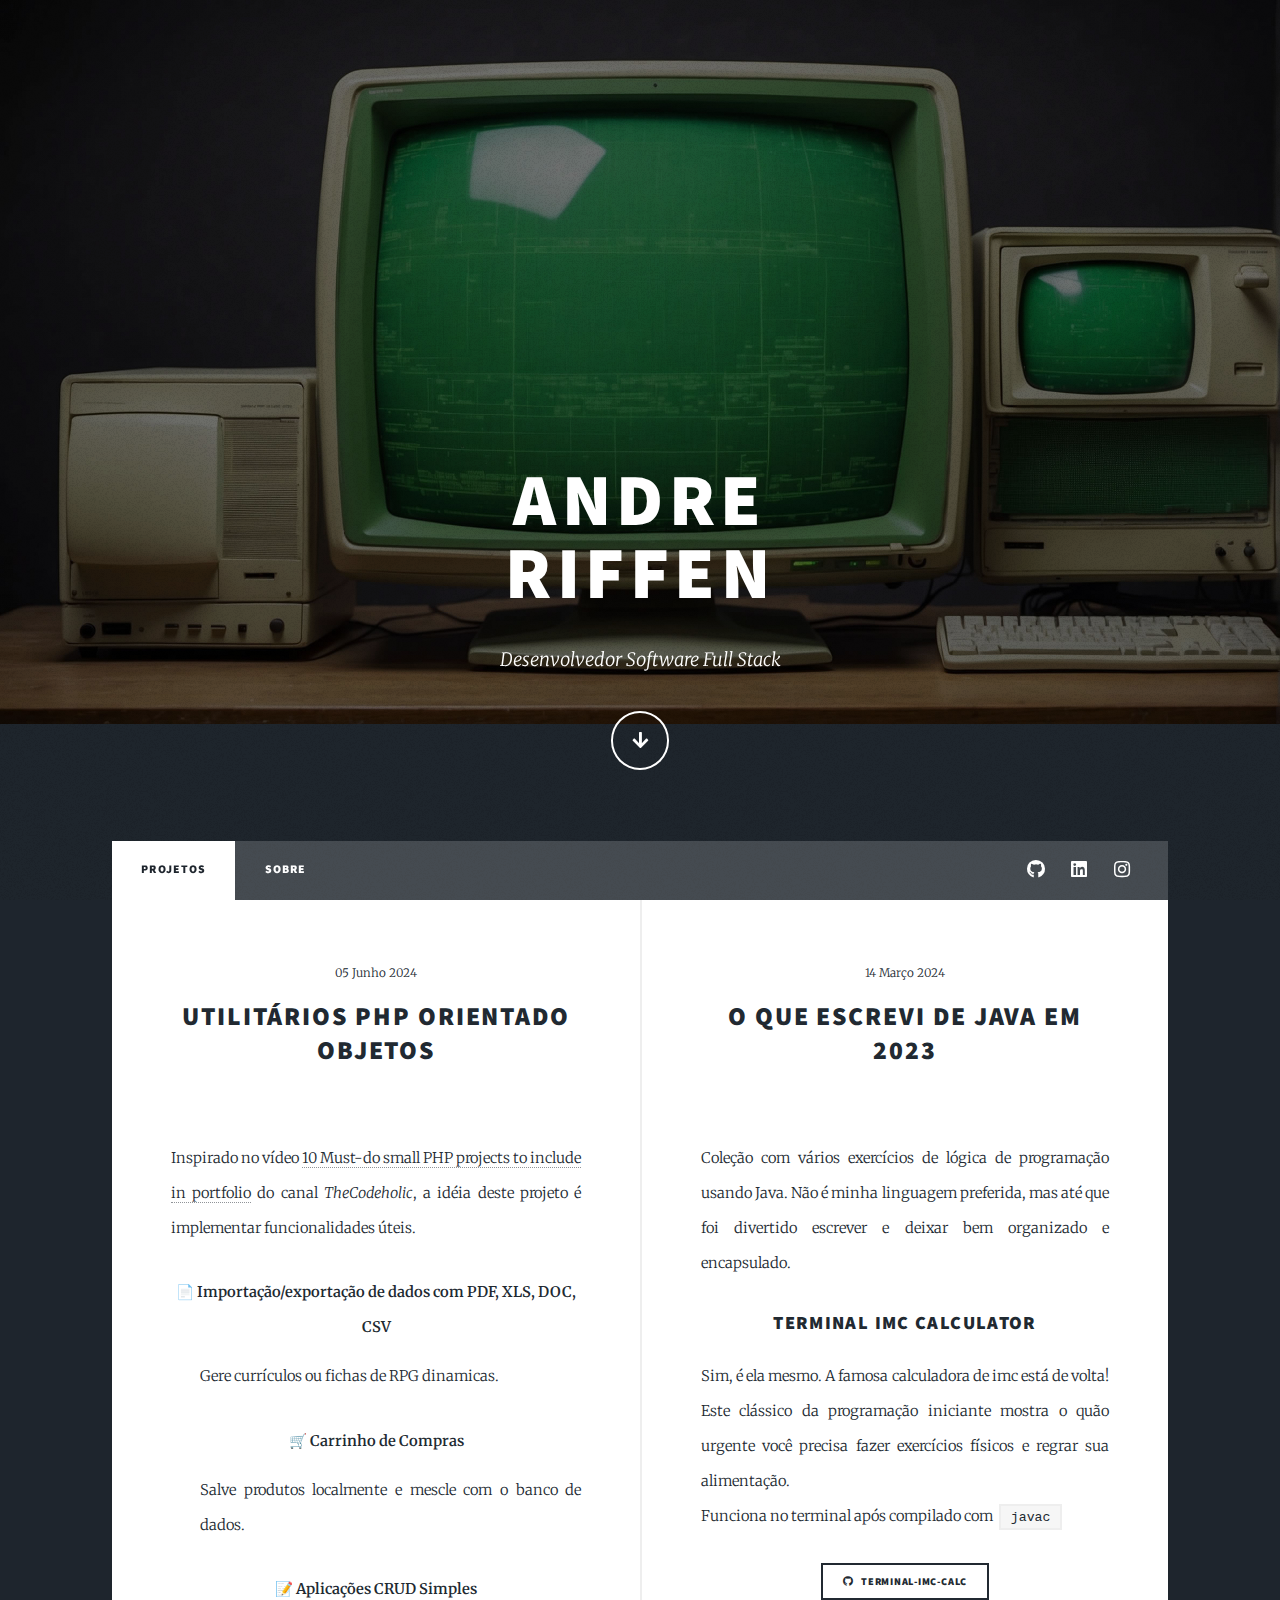
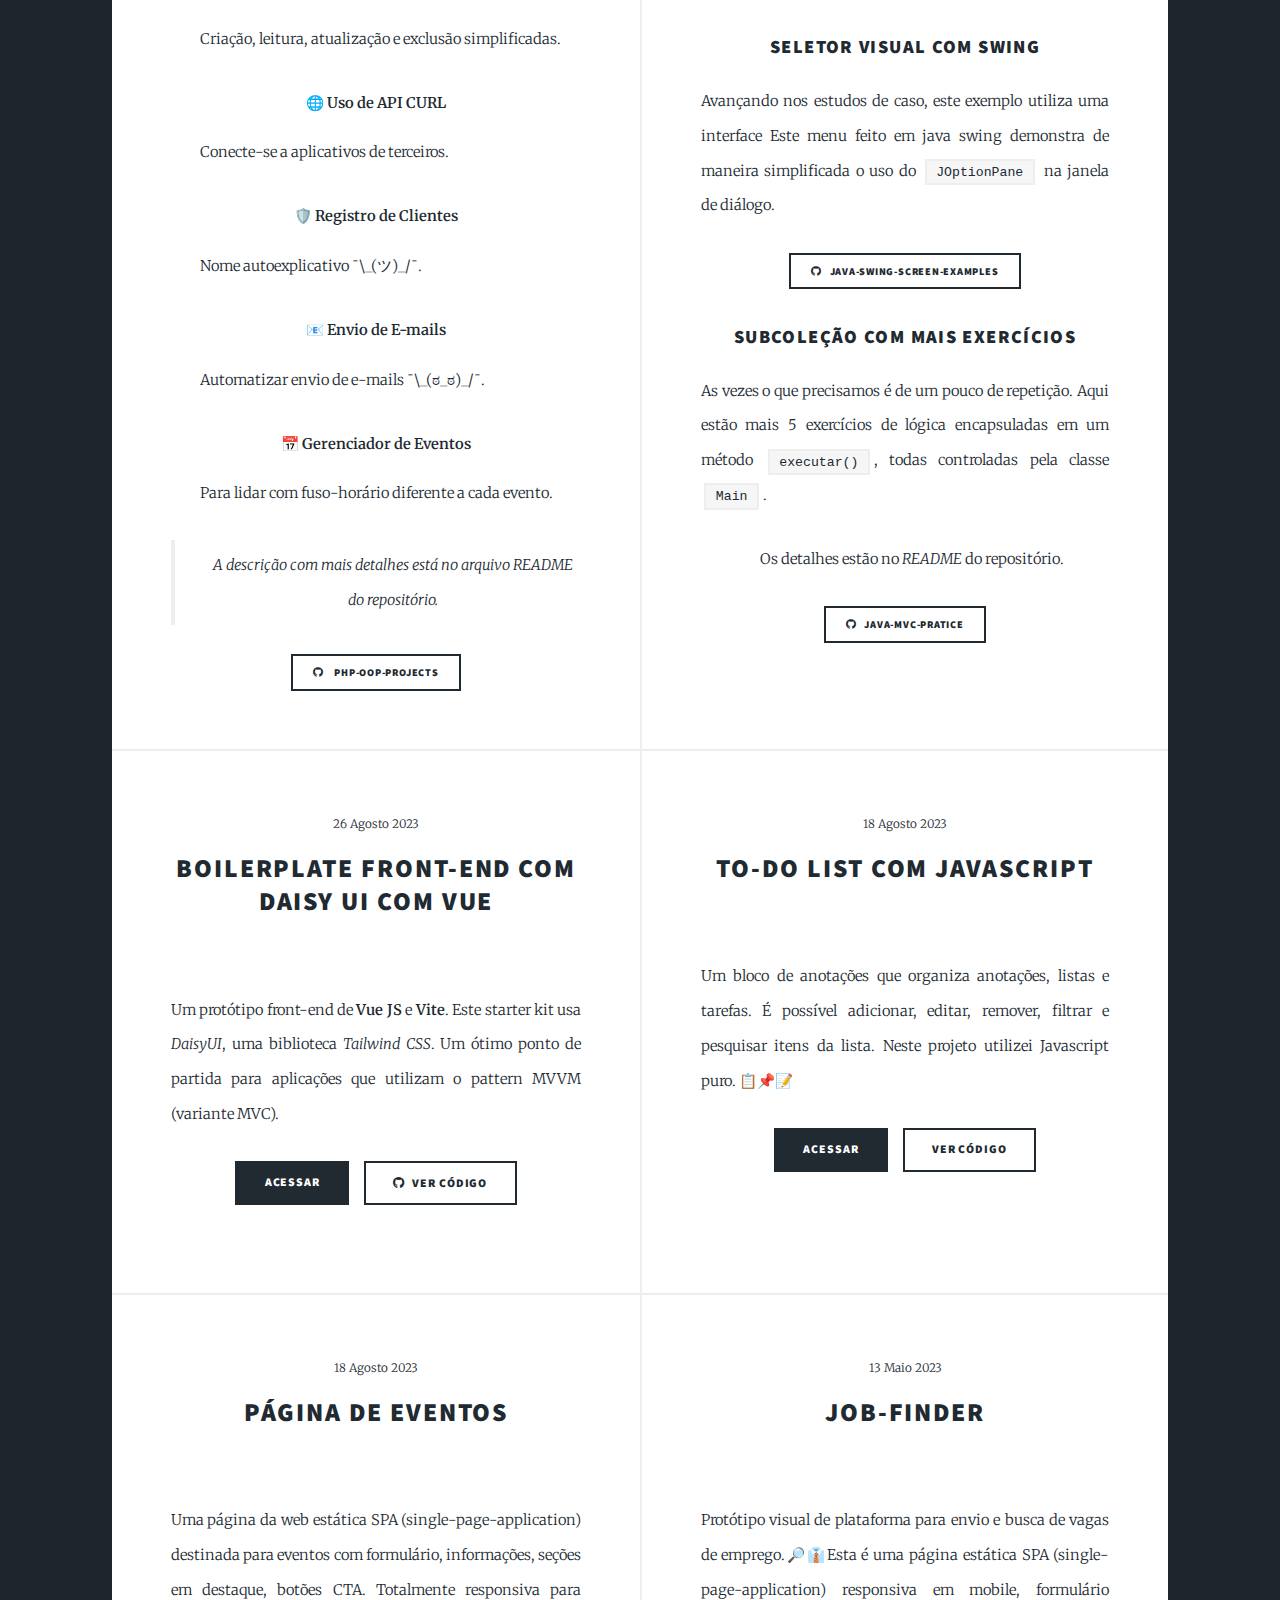
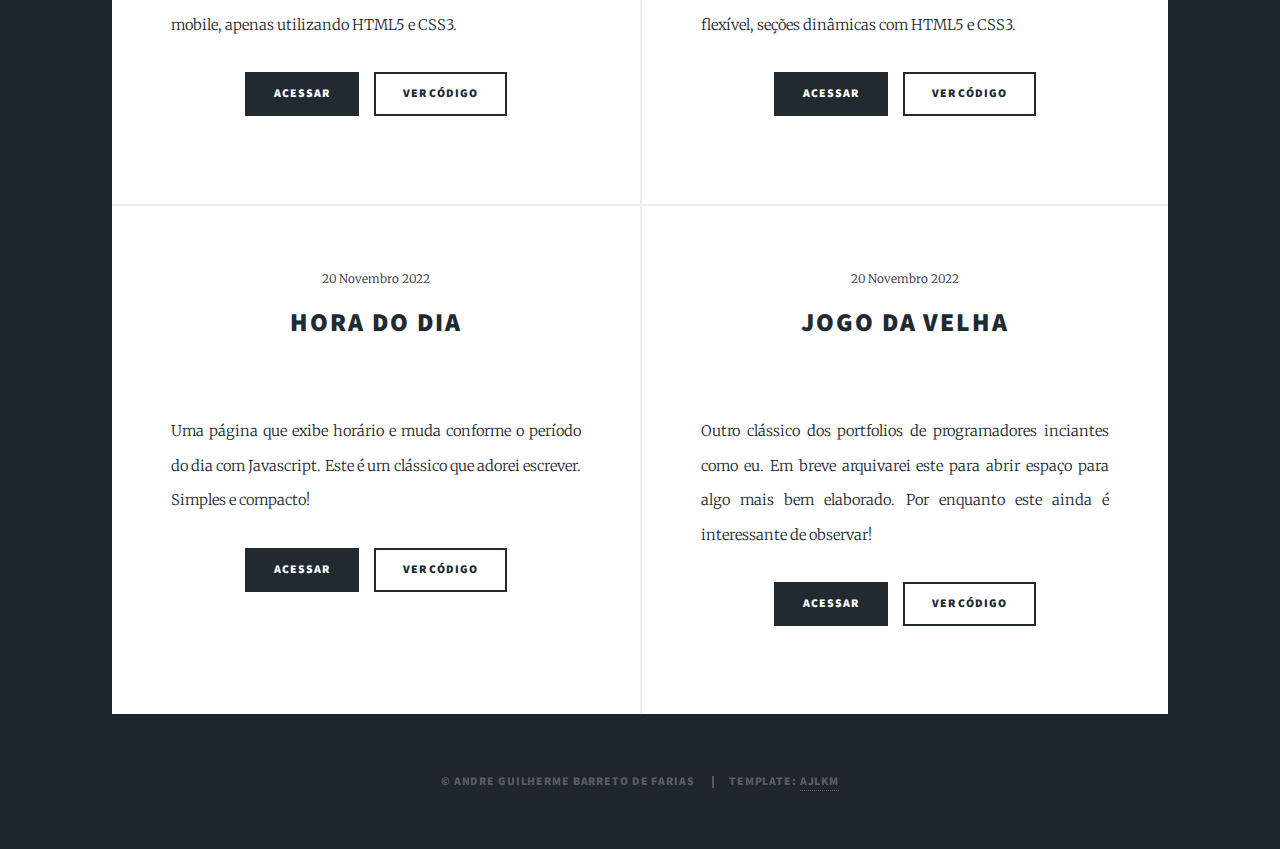
==== commit e8f1bac0: "Update" ====
--- a/index.html
+++ b/index.html
@@ -1,210 +1,341 @@
 <!DOCTYPE HTML>
 <html lang="pt">
-	<head>
-		<title>Andre Riffen - Projetos</title>
-		<meta charset="utf-8">
-		<meta name="viewport" content="width=device-width,initial-scale=1,user-scalable=no">
-		<link rel="stylesheet" href="assets/css/main.css">
-		<noscript>
-			<link rel="stylesheet" href="assets/css/noscript.css">
-		</noscript>
-	</head>
-	<body class="is-preload">
-		<div id="wrapper" class="fade-in">
-			<div id="intro">
-				<h1>Andre <br>Riffen </h1>
-				<p>Desenvolvedor Front-end</p>
-				<ul class="actions">
-					<li>
-						<a href="#header" class="button icon solid solo fa-arrow-down scrolly">Continuar</a>
-					</li>
-				</ul>
-			</div>
-			<header id="header">
-				<a href="index.html" class="logo">Portfolio Profissional</a>
-			</header>
-			<nav id="nav">
-				<ul class="links">
-					<li class="active">
-						<a href="index.html#header">Projetos</a>
-					</li>
-					<li>
-						<a href="sobre.html">Sobre</a>
-					</li>
-				</ul>
-				<ul class="icons">
-					<li>
-						<a href="https://github.com/andreriffen" class="icon brands fa-github" target="_blank">
-							<span class="label">GitHub</span>
-						</a>
-					</li>
-					<li>
-						<a href="https://www.linkedin.com/in/andre-gbf/" class="icon brands fa-linkedin" target="_blank">
-							<span class="label">LinkedIn</span>
-						</a>
-					</li>
-					<li>
-						<a href="https://instagram.com/andreriffen" class="icon brands fa-instagram" target="_blank">
-							<span class="label">Instagram</span>
-						</a>
-					</li>
-				</ul>
-			</nav>
-			<div id="main">
-				<section class="posts">
-					<article>
-						<header>
-							<span class="date">26 Agosto 2023</span>
-							<h2>
-								<a>DaisyUi - Vue
-							</h2>
-						</header>
-						<a class="image fit">
-							<img src="https://github.com/andreriffen/daisy-vue/raw/dd8affe9c5634e9aebc9cf215b5d992c5c26f913/assets/preview.jpg" alt="">
-						</a>
-						<p>Um protótipo de aplicação web em <b>Vue JS</b>, construído com <b>Vite</b>utilizando componentes dinâmicos <i>DaisyUI</i>+ <i>Tailwind CSS</i>. Foi uma maneira de experimentar as <b>GitHub Pages</b>usando rotinas de trabalho <i>Workflows</i>e <i>GitHub Actions</i>
-						</p>
-						<ul class="actions special">
-							<ul class="actions">
-								<br>
-								<li>
-									<a href="https://andreriffen.github.io/daisy-vue/" class="button primary">Acessar</a>
-								</li>
-								<li>
-									<a href="https://github.com/andreriffen/daisy-vue" class="button">Ver código</a>
-								</li>
-							</ul>
-						</ul>
-					</article>
-					<article>
-						<header>
-							<span class="date">18 Agosto 2023</span>
-							<h2>
-								<a>To-Do List <br>
-								</a>
-							</h2>
-						</header>
-						<a class="image fit">
-							<img src="https://github.com/andreriffen/to-do-avancado/raw/9c0cf370677208e821286820158457e7211ad2e9/preview.jpg" alt="">
-						</a>
-						<p>Um bloco de anotações que organiza anotações, listas e tarefas. É possível adicionar, editar, remover, filtrar e pesquisar itens da lista. Neste projeto utilizei Javascript puro. 📋📌📝</p>
-						<ul class="actions special">
-							<ul class="actions">
-								<br>
-								<li>
-									<a href="https://andreriffen.github.io/to-do-avancado/" class="button primary">Acessar</a>
-								</li>
-								<li>
-									<a href="https://github.com/andreriffen/to-do-avancado" class="button">Ver código</a>
-								</li>
-							</ul>
-						</ul>
-					</article>
-					<article>
-						<header>
-							<span class="date">18 Agosto 2023</span>
-							<h2>
-								<a>Página de eventos</a>
-							</h2>
-						</header>
-						<a class="image fit">
-							<img src="https://github.com/andreriffen/evento-spa/raw/9795f7f935531be4ea669d98ea4d7e3ca5b2ab0f/preview.jpg" alt="">
-						</a>
-						<p>Uma página da web estática SPA (single-page-application) destinada para eventos com formulário, informações, seções em destaque, botões CTA. Totalmente responsiva para mobile, apenas utilizando HTML5 e CSS3.</p>
-						<ul class="actions special">
-							<ul class="actions">
-								<br>
-								<li>
-									<a href="https://andreriffen.github.io/evento-spa/" class="button primary">Acessar</a>
-								</li>
-								<li>
-									<a href="https://github.com/andreriffen/evento-spa" class="button">Ver código</a>
-								</li>
-							</ul>
-						</ul>
-					</article>
-					<article>
-						<header>
-							<span class="date">13 Maio 2023</span>
-							<h2>
-								<a>Job-finder <br>
-								</a>
-							</h2>
-						</header>
-						<a class="image fit">
-							<img src="https://raw.githubusercontent.com/andreriffen/job-finder/c4d0f1e741d2bc4650d63fc0807f639b7f0ef7e2/img/preview.jpg" alt="">
-						</a>
-						<p>Protótipo visual de plataforma para envio e busca de vagas de emprego.🔎👔Esta é uma página estática SPA (single-page-application) responsiva em mobile, formulário flexível, seções dinâmicas com HTML5 e CSS3.</p>
-						<ul class="actions special">
-							<ul class="actions">
-								<br>
-								<li>
-									<a href="https://andreriffen.github.io/job-finder/" class="button primary">Acessar</a>
-								</li>
-								<li>
-									<a href="https://github.com/andreriffen/job-finder" class="button">Ver código</a>
-								</li>
-							</ul>
-						</ul>
-					</article>
-					<article>
-						<header>
-							<span class="date">20 Novembro 2022</span>
-							<h2>
-								<a>Hora do Dia <br>
-								</a>
-							</h2>
-						</header>
-						<a class="image fit">
-							<img src="https://github.com/andreriffen/hora-do-dia/raw/713ba9e2c9a89505346721c136a956b7c5639228/img/preview.jpg" alt="">
-						</a>
-						<p>Uma página que exibe horário e muda conforme o período do dia com Javascript. Este é um clássico que adorei escrever. Simples e compacto!</p>
-						<ul class="actions special">
-							<ul class="actions">
-								<br>
-								<li>
-									<a href="https://andreriffen.github.io/hora-do-dia/" class="button primary">Acessar</a>
-								</li>
-								<li>
-									<a href="https://github.com/andreriffen/hora-do-dia" class="button">Ver código</a>
-								</li>
-							</ul>
-						</ul>
-					</article>
-					<article>
-						<header>
-							<span class="date">20 Novembro 2022</span>
-							<h2>
-								<a>Jogo da Velha <br>
-								</a>
-							</h2>
-						</header>
-						<a class="image fit">
-							<img src="https://github.com/andreriffen/jogo-da-velha/raw/e8697662f522db956a6eb39e2bd4ffe4c4f06322/preview.jpg" alt="">
-						</a>
-						<p>Outro clássico dos portfolios de programadores inciantes como eu. Em breve arquivarei este para abrir espaço para algo mais bem elaborado. Por enquanto este ainda é interessante de observar!</p>
-						<ul class="actions special">
-							<ul class="actions">
-								<br>
-								<li>
-									<a href="https://andreriffen.github.io/jogo-da-velha/" class="button primary">Acessar</a>
-								</li>
-								<li>
-									<a href="https://github.com/andreriffen/jogo-da-velha" class="button">Ver código</a>
-								</li>
-							</ul>
-						</ul>
-					</article>
-				</section>
-			</div>
-			<div id="copyright">
-				<ul>
-					<li>&copy; Andre Guilherme Barreto de Farias</li>
-					<li>Template: <a href="https://aj.lkn.io/" target="_blank">Ajlkm</a>
-					</li>
-				</ul>
-			</div>
+
+<head>
+	<title>Andre GB Farias - Portfolio</title>
+	<meta charset="utf-8">
+	<meta name="viewport" content="width=device-width,initial-scale=1,user-scalable=no">
+	<link rel="stylesheet" href="assets/css/main.css">
+	<noscript>
+		<link rel="stylesheet" href="assets/css/noscript.css">
+	</noscript>
+</head>
+
+<body class="is-preload">
+	<div id="wrapper" class="fade-in">
+		<div id="intro">
+			<h1>Andre <br>Riffen </h1>
+			<p>Desenvolvedor Software Full Stack</p>
+			<ul class="actions">
+				<li>
+					<a href="#header" class="button icon solid solo fa-arrow-down scrolly">Continuar</a>
+				</li>
+			</ul>
 		</div>
+		<header id="header">
+			<a href="index.html" class="logo">Portfolio Profissional</a>
+		</header>
+		<nav id="nav">
+			<ul class="links">
+				<li class="active">
+					<a href="index.html#header">Projetos</a>
+				</li>
+				<li>
+					<a href="sobre.html">Sobre</a>
+				</li>
+			</ul>
+			<ul class="icons">
+				<li>
+					<a href="https://github.com/andreriffen" class="icon brands fa-github" target="_blank">
+						<span class="label">GitHub</span>
+					</a>
+				</li>
+				<li>
+					<a href="https://www.linkedin.com/in/andre-gbf/" class="icon brands fa-linkedin" target="_blank">
+						<span class="label">LinkedIn</span>
+					</a>
+				</li>
+				<li>
+					<a href="https://instagram.com/andreriffen" class="icon brands fa-instagram" target="_blank">
+						<span class="label">Instagram</span>
+					</a>
+				</li>
+			</ul>
+		</nav>
+		<div id="main">
+			
+			<!-- <article class="post featured"><header class="major"><span class="date">18 Junho 2024</span><h2><a href="#">Repositórios Interessantes<br>Descobertos em 2024</a></h2><p>Uma seleção dos repositórios mais interessantes que encontrei este ano, cobrindo diversas áreas de desenvolvimento e tecnologia.</p></header><a href="#" class="image main"><img src="images/pic01.jpg" alt=""></a><ul class="actions special"><li><a href="#" class="button large">Full Story</a></li></ul></article> -->
+			<!-- Próximo commit: Ferramentas recentes -->
+
+			<section class="posts">
+				
+				<!-- <article><header><span class="date">18 Junho 2024</span><h2><a href="#">Ferramentas de Automação em Python</a></h2></header><a class="image fit"><img src="images/python-automation.jpg" alt=""></a><p>Explorando os repositórios que facilitam a automação de tarefas com Python.</p><dl><dt>🔄 AutoPy</dt><dd><p>Uma biblioteca poderosa para automação de mouse e teclado.</p></dd><dt>📊 Pandas</dt><dd><p>Manipulação e análise de dados fácil e eficiente.</p></dd><dt>🤖 Selenium</dt><dd><p>Automatize interações com navegadores web para testes e scraping.</p></dd></dl><blockquote>Mais detalhes estão disponíveis no arquivo<i>README</i>de cada repositório.</blockquote><a href="https://github.com/autopilot/autopy" class="button small icon brands fa-github">AutoPy</a><a href="https://github.com/pandas-dev/pandas" class="button small icon brands fa-github">Pandas</a><a href="https://github.com/SeleniumHQ/selenium" class="button small icon brands fa-github">Selenium</a></article>
+				<article><header><span class="date">18 Junho 2024</span><h2><a href="#">Bibliotecas JavaScript para Desenvolvimento Web</a></h2></header><a class="image fit"><img src="images/js-libraries.jpg" alt=""></a><p>Uma coleção de bibliotecas JavaScript que facilitam o desenvolvimento de aplicações web modernas.</p><dl><dt>🌐 React</dt><dd><p>Biblioteca para construção de interfaces de usuário interativas.</p></dd><dt>📦 Webpack</dt><dd><p>Empacotador de módulos JavaScript.</p></dd><dt>💅 Styled-components</dt><dd><p>Utilize componentes estilizados para uma melhor organização do CSS.</p></dd></dl><blockquote>Mais detalhes estão disponíveis no arquivo<i>README</i>de cada repositório.</blockquote><a href="https://github.com/facebook/react" class="button small icon brands fa-github">React</a><a href="https://github.com/webpack/webpack" class="button small icon brands fa-github">Webpack</a><a href="https://github.com/styled-components/styled-components" class="button small icon brands fa-github">Styled-components</a></article> -->				
+				
+				<!-- Atualização 2º Semestre 2024: -->
+				<!-- Adicionando alguns projetos que desenvolvi após a publicação -->
+
+				<!-- PHP --><article>
+					<header>
+						<span class="date">05 Junho 2024</span>
+						<h2>
+							<a>Utilitários PHP Orientado Objetos</a>
+						</h2>
+					</header>
+					<a class="image fit">
+						<img src="#.jpg" alt="">
+					</a>
+					<p>Inspirado no vídeo <a href="https://www.youtube.com/watch?v=ZEkSfymY6mk">10 Must-do small PHP
+							projects to include in portfolio</a> do canal <i>TheCodeholic</i>, a idéia deste projeto é
+						implementar funcionalidades úteis.</p>
+					<dl>
+						<dt>📄 Importação/exportação de dados com PDF, XLS, DOC, CSV</dt>
+						<dd>
+							<p>Gere currículos ou fichas de RPG dinamicas.</p>
+						</dd>
+
+						<dt>🛒 Carrinho de Compras</dt>
+						<dd>
+							<p>Salve produtos localmente e mescle com o banco de dados.</p>
+						</dd>
+
+						<dt>📝 Aplicações CRUD Simples</dt>
+						<dd>
+							<p>Criação, leitura, atualização e exclusão simplificadas.</p>
+						</dd>
+
+						<dt>🌐 Uso de API CURL</dt>
+						<dd>
+							<p>Conecte-se a aplicativos de terceiros.</p>
+						</dd>
+
+						<dt>🛡️ Registro de Clientes</dt>
+						<dd>
+							<p>Nome autoexplicativo ¯\_(ツ)_/¯.</p>
+						</dd>
+
+						<dt>📧 Envio de E-mails</dt>
+						<dd>
+							<p>Automatizar envio de e-mails ¯\_(ಠ_ಠ)_/¯.</p>
+						</dd>
+
+						<dt>📅 Gerenciador de Eventos</dt>
+						<dd>
+							<p>Para lidar com fuso-horário diferente a cada evento.</p>
+						</dd>
+					</dl>
+
+					<blockquote>A descrição com mais detalhes está no arquivo <i>README</i> do repositório.</blockquote>
+
+					<a href="https://github.com/andreriffen/PHP-OOP-Projects"
+						class="button small icon brands fa-github"> PHP-OOP-Projects</a>
+				</article>
+				<!-- Java -->
+				<article>
+					<header>
+						<span class="date">14 Março 2024</span>
+						<h2>
+							<a>O que escrevi de Java em 2023</a>
+						</h2>
+					</header>
+					<a class="image fit">
+						<img src="#.jpg" alt="">
+					</a>
+					<p>Coleção com vários exercícios de lógica de programação usando Java. Não é minha linguagem
+						preferida, mas até que foi divertido escrever e deixar bem organizado e encapsulado.</p>
+
+					<h3>Terminal IMC Calculator</h3>
+					<p>Sim, é ela mesmo. A famosa calculadora de imc está de volta! Este clássico da programação
+						iniciante mostra o quão urgente você precisa fazer exercícios físicos e regrar sua alimentação.
+						<br>
+						Funciona no terminal após compilado com <code>javac</code>
+					</p>
+					<a class="button small icon brands fa-github" href="https://github.com/andreriffen/terminal-imc-calc">terminal-imc-calc
+					</a>
+					<br><br>
+					<h3>Seletor Visual com swing</h3>
+					<p>Avançando nos estudos de caso, este exemplo utiliza uma interface Este menu feito em java swing
+						demonstra de maneira simplificada o uso do <code>JOptionPane</code> na janela de diálogo.</p>
+					<a class="button small icon brands fa-github"
+						href="https://github.com/andreriffen/java-swing-screen-examples">java-swing-screen-examples</a>
+					<br><br>
+					<h3>Subcoleção com mais exercícios</h3>
+					<p>As vezes o que precisamos é de um pouco de repetição. Aqui estão mais 5 exercícios de lógica
+						encapsuladas em um método <code>executar()</code>, todas controladas pela classe
+						<code>Main</code>. <br>
+					<ul>Os detalhes estão no <i>README</i> do repositório.</ul>
+					</p>
+					<a class="button small icon brands fa-github" href="https://github.com/andreriffen/java-mvc-brainfuck">java-mvc-pratice
+					</a>
+
+				</article>
+				<!-- Daisy -->
+				<article>
+					<header>
+						<span class="date">26 Agosto 2023</span>
+						<h2>
+							<a>Boilerplate Front-end com Daisy UI com Vue</a>
+						</h2>
+					</header>
+					<a class="image fit">
+						<img src="https://github.com/andreriffen/daisy-vue/raw/dd8affe9c5634e9aebc9cf215b5d992c5c26f913/assets/preview.jpg"
+							alt="">
+					</a>
+					<p>Um protótipo front-end de <b>Vue JS</b> e <b>Vite</b>. Este starter kit usa <i>DaisyUI</i>, uma biblioteca <i>Tailwind CSS</i>.
+					Um ótimo ponto de partida para aplicações que utilizam o pattern MVVM (variante MVC).
+					</p>
+					<ul class="actions special">
+						<ul class="actions">
+							<br>
+							<li>
+								<a href="https://andreriffen.github.io/daisy-vue/" class="button primary">Acessar</a>
+							</li>
+							<li>
+								<a href="https://github.com/andreriffen/daisy-vue" class="button icon brands fa-github">Ver código</a>
+							</li>
+						</ul>
+					</ul>
+				</article>
+				<!-- Todo -->
+				<article>
+					<header>
+						<span class="date">18 Agosto 2023</span>
+						<h2>
+							<a>To-Do List com Javascript<br>
+							</a>
+						</h2>
+					</header>
+					<a class="image fit">
+						<img src="https://github.com/andreriffen/to-do-avancado/raw/9c0cf370677208e821286820158457e7211ad2e9/preview.jpg"
+							alt="">
+					</a>
+					<p>Um bloco de anotações que organiza anotações, listas e tarefas. É possível adicionar, editar,
+						remover, filtrar e pesquisar itens da lista. Neste projeto utilizei Javascript puro. 📋📌📝</p>
+					<ul class="actions special">
+						<ul class="actions">
+							<br>
+							<li>
+								<a href="https://andreriffen.github.io/to-do-avancado/"
+									class="button primary">Acessar</a>
+							</li>
+							<li>
+								<a href="https://github.com/andreriffen/to-do-avancado" class="button">Ver código</a>
+							</li>
+						</ul>
+					</ul>
+				</article>
+				<!-- Evento SPA -->
+				<article>
+					<header>
+						<span class="date">18 Agosto 2023</span>
+						<h2>
+							<a>Página de eventos</a>
+						</h2>
+					</header>
+					<a class="image fit">
+						<img src="https://github.com/andreriffen/evento-spa/raw/9795f7f935531be4ea669d98ea4d7e3ca5b2ab0f/preview.jpg"
+							alt="">
+					</a>
+					<p>Uma página da web estática SPA (single-page-application) destinada para eventos com formulário,
+						informações, seções em destaque, botões CTA. Totalmente responsiva para mobile, apenas
+						utilizando HTML5 e CSS3.</p>
+					<ul class="actions special">
+						<ul class="actions">
+							<br>
+							<li>
+								<a href="https://andreriffen.github.io/evento-spa/" class="button primary">Acessar</a>
+							</li>
+							<li>
+								<a href="https://github.com/andreriffen/evento-spa" class="button">Ver código</a>
+							</li>
+						</ul>
+					</ul>
+				</article>
+				<!-- Job Finder -->
+				<article>
+					<header>
+						<span class="date">13 Maio 2023</span>
+						<h2>
+							<a>Job-finder <br>
+							</a>
+						</h2>
+					</header>
+					<a class="image fit">
+						<img src="https://raw.githubusercontent.com/andreriffen/job-finder/c4d0f1e741d2bc4650d63fc0807f639b7f0ef7e2/img/preview.jpg"
+							alt="">
+					</a>
+					<p>Protótipo visual de plataforma para envio e busca de vagas de emprego.🔎👔Esta é uma página
+						estática SPA (single-page-application) responsiva em mobile, formulário flexível, seções
+						dinâmicas com HTML5 e CSS3.</p>
+					<ul class="actions special">
+						<ul class="actions">
+							<br>
+							<li>
+								<a href="https://andreriffen.github.io/job-finder/" class="button primary">Acessar</a>
+							</li>
+							<li>
+								<a href="https://github.com/andreriffen/job-finder" class="button">Ver código</a>
+							</li>
+						</ul>
+					</ul>
+				</article>
+				<!-- Hora Dia -->
+				<article>
+					<header>
+						<span class="date">20 Novembro 2022</span>
+						<h2>
+							<a>Hora do Dia <br>
+							</a>
+						</h2>
+					</header>
+					<a class="image fit">
+						<img src="https://github.com/andreriffen/hora-do-dia/raw/713ba9e2c9a89505346721c136a956b7c5639228/img/preview.jpg"
+							alt="">
+					</a>
+					<p>Uma página que exibe horário e muda conforme o período do dia com Javascript. Este é um clássico
+						que adorei escrever. Simples e compacto!</p>
+					<ul class="actions special">
+						<ul class="actions">
+							<br>
+							<li>
+								<a href="https://andreriffen.github.io/hora-do-dia/" class="button primary">Acessar</a>
+							</li>
+							<li>
+								<a href="https://github.com/andreriffen/hora-do-dia" class="button">Ver código</a>
+							</li>
+						</ul>
+					</ul>
+				</article>
+				<!-- Jogo Velha -->
+				<article>
+					<header>
+						<span class="date">20 Novembro 2022</span>
+						<h2>
+							<a>Jogo da Velha <br>
+							</a>
+						</h2>
+					</header>
+					<a class="image fit">
+						<img src="https://github.com/andreriffen/jogo-da-velha/raw/e8697662f522db956a6eb39e2bd4ffe4c4f06322/preview.jpg"
+							alt="">
+					</a>
+					<p>Outro clássico dos portfolios de programadores inciantes como eu. Em breve arquivarei este para
+						abrir espaço para algo mais bem elaborado. Por enquanto este ainda é interessante de observar!
+					</p>
+					<ul class="actions special">
+						<ul class="actions">
+							<br>
+							<li>
+								<a href="https://andreriffen.github.io/jogo-da-velha/"
+									class="button primary">Acessar</a>
+							</li>
+							<li>
+								<a href="https://github.com/andreriffen/jogo-da-velha" class="button">Ver código</a>
+							</li>
+						</ul>
+					</ul>
+				</article>
+			</section>
+		</div>
+		<div id="copyright">
+			<ul>
+				<li>&copy; Andre Guilherme Barreto de Farias</li>
+				<li>Template: <a href="https://aj.lkn.io/" target="_blank">Ajlkm</a>
+				</li>
+			</ul>
+		</div>
+	</div>
+	<div>
 		<script src="assets/js/jquery.min.js"></script>
 		<script src="assets/js/jquery.scrollex.min.js"></script>
 		<script src="assets/js/jquery.scrolly.min.js"></script>
@@ -212,5 +343,7 @@
 		<script src="assets/js/breakpoints.min.js"></script>
 		<script src="assets/js/util.js"></script>
 		<script src="assets/js/main.js"></script>
-	</body>
-</html>+	</div>
+</body>
+
+</html>
